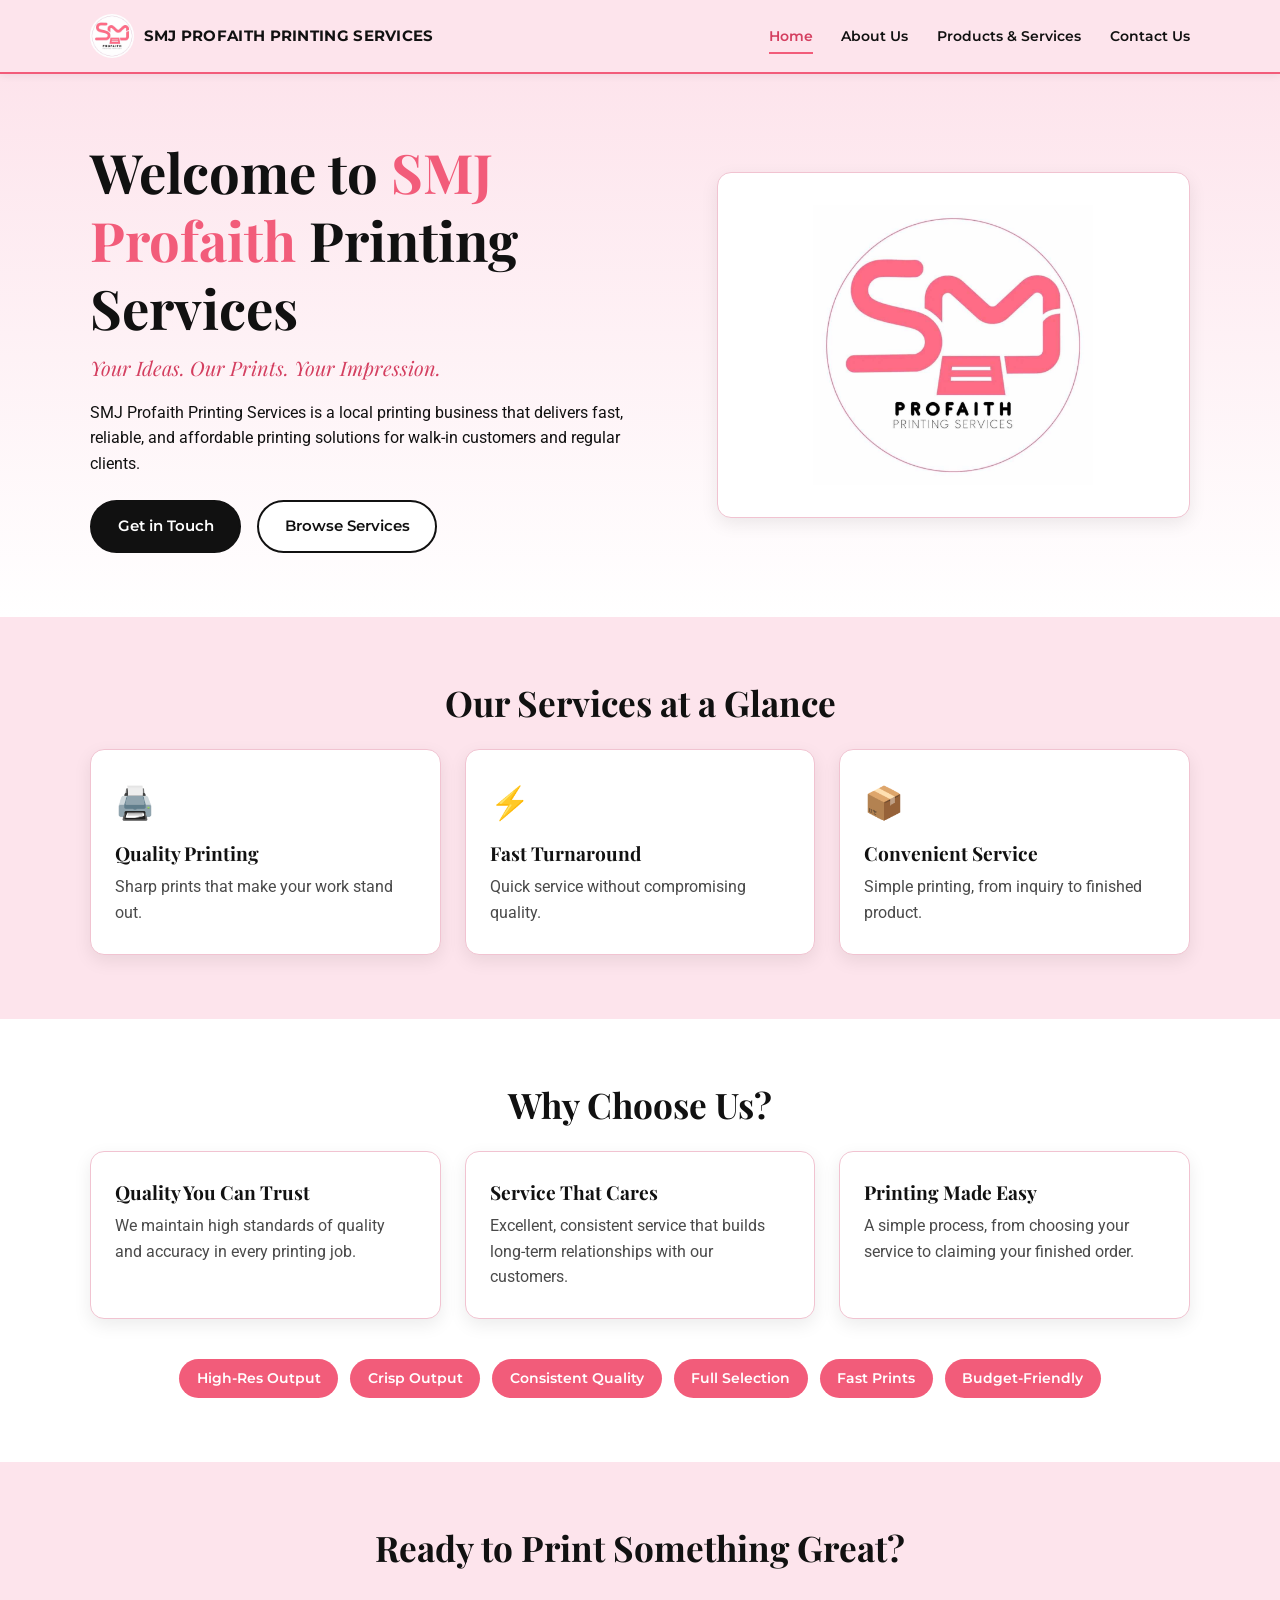
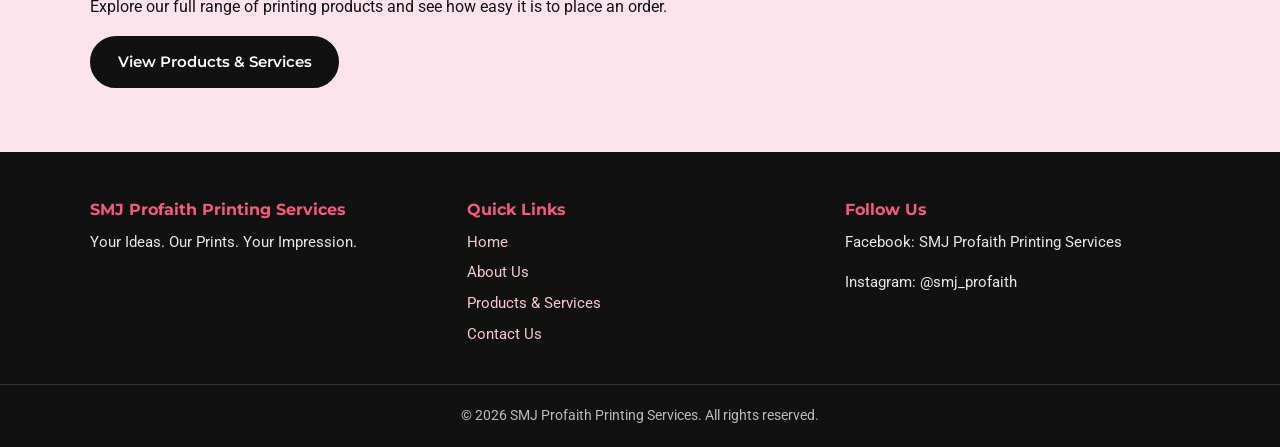
==== index.html @ f45e9509 "Add remaining website files" ====
<!DOCTYPE html>
<html lang="en">
<head>
  <meta charset="UTF-8">
  <meta name="viewport" content="width=device-width, initial-scale=1.0">
  <meta name="description" content="SMJ Profaith Printing Services offers fast, reliable, and affordable printing solutions in Muntinlupa, Philippines.">
  <title>Home | SMJ Profaith Printing Services</title>

  <!-- Google Fonts: Playfair Display (headings), Roboto & Montserrat (interface) -->
  <link rel="preconnect" href="https://fonts.googleapis.com">
  <link rel="preconnect" href="https://fonts.gstatic.com" crossorigin>
  <link href="https://fonts.googleapis.com/css2?family=Montserrat:wght@400;600;700&family=Playfair+Display:ital,wght@0,700;1,400&family=Roboto:wght@400;500;700&display=swap" rel="stylesheet">

  <link rel="stylesheet" href="style.css">
</head>
<body>

  <!-- ===== HEADER / NAVIGATION ===== -->
  <header class="site-header">
    <div class="container nav-wrap">
      <a href="index.html" class="brand">
        <img src="assets/logo.png" alt="SMJ Profaith Printing Services logo" width="44" height="44">
        <span>SMJ Profaith Printing Services</span>
      </a>

      <button class="nav-toggle" aria-expanded="false" aria-controls="site-nav" aria-label="Toggle navigation menu">
        <span></span><span></span><span></span>
      </button>

      <nav id="site-nav" class="site-nav" aria-label="Main navigation">
        <ul>
          <li><a href="index.html" aria-current="page">Home</a></li>
          <li><a href="about.html">About Us</a></li>
          <li><a href="services.html">Products &amp; Services</a></li>
          <li><a href="contact.html">Contact Us</a></li>
        </ul>
      </nav>
    </div>
  </header>

  <main>

    <!-- ===== HERO / COMPANY INTRODUCTION ===== -->
    <section class="hero">
      <div class="container hero-grid">
        <div class="hero-text reveal">
          <h1>Welcome to <span class="accent">SMJ Profaith</span> Printing Services</h1>
          <p class="tagline"><em>Your Ideas. Our Prints. Your Impression.</em></p>
          <p>
            SMJ Profaith Printing Services is a local printing business that delivers fast,
            reliable, and affordable printing solutions for walk-in customers and regular clients.
          </p>
          <div class="btn-group">
            <a href="contact.html" class="btn btn-primary">Get in Touch</a>
            <a href="services.html" class="btn btn-outline">Browse Services</a>
          </div>
        </div>

        <div class="hero-card reveal">
          <img src="assets/logo.png" alt="SMJ Profaith Printing Services logo" width="320" height="320">
        </div>
      </div>
    </section>

    <!-- ===== SERVICES AT A GLANCE ===== -->
    <section class="section section-pink">
      <div class="container">
        <h2 class="section-title">Our Services at a Glance</h2>

        <div class="card-grid">
          <article class="card reveal">
            <div class="card-icon" aria-hidden="true">🖨️</div>
            <h3>Quality Printing</h3>
            <p>Sharp prints that make your work stand out.</p>
          </article>

          <article class="card reveal">
            <div class="card-icon" aria-hidden="true">⚡</div>
            <h3>Fast Turnaround</h3>
            <p>Quick service without compromising quality.</p>
          </article>

          <article class="card reveal">
            <div class="card-icon" aria-hidden="true">📦</div>
            <h3>Convenient Service</h3>
            <p>Simple printing, from inquiry to finished product.</p>
          </article>
        </div>
      </div>
    </section>

    <!-- ===== WHY CHOOSE US ===== -->
    <section class="section">
      <div class="container">
        <h2 class="section-title">Why Choose Us?</h2>

        <div class="card-grid">
          <article class="card reveal">
            <h3>Quality You Can Trust</h3>
            <p>We maintain high standards of quality and accuracy in every printing job.</p>
          </article>

          <article class="card reveal">
            <h3>Service That Cares</h3>
            <p>Excellent, consistent service that builds long-term relationships with our customers.</p>
          </article>

          <article class="card reveal">
            <h3>Printing Made Easy</h3>
            <p>A simple process, from choosing your service to claiming your finished order.</p>
          </article>
        </div>

        <ul class="chip-list" aria-label="Highlights">
          <li>High-Res Output</li>
          <li>Crisp Output</li>
          <li>Consistent Quality</li>
          <li>Full Selection</li>
          <li>Fast Prints</li>
          <li>Budget-Friendly</li>
        </ul>
      </div>
    </section>

    <!-- ===== PRODUCTS HIGHLIGHT CTA ===== -->
    <section class="section section-pink cta">
      <div class="container">
        <h2 class="section-title">Ready to Print Something Great?</h2>
        <p>Explore our full range of printing products and see how easy it is to place an order.</p>
        <a href="services.html" class="btn btn-primary">View Products &amp; Services</a>
      </div>
    </section>

  </main>

  <!-- ===== FOOTER ===== -->
  <footer class="site-footer">
    <div class="container footer-grid">
      <div>
        <h3>SMJ Profaith Printing Services</h3>
        <p>Your Ideas. Our Prints. Your Impression.</p>
      </div>
      <div>
        <h3>Quick Links</h3>
        <ul>
          <li><a href="index.html">Home</a></li>
          <li><a href="about.html">About Us</a></li>
          <li><a href="services.html">Products &amp; Services</a></li>
          <li><a href="contact.html">Contact Us</a></li>
        </ul>
      </div>
      <div>
        <h3>Follow Us</h3>
        <p>Facebook: SMJ Profaith Printing Services</p>
        <p>Instagram: @smj_profaith</p>
      </div>
    </div>
    <div class="footer-bottom">
      <p>&copy; <span id="year">2026</span> SMJ Profaith Printing Services. All rights reserved.</p>
    </div>
  </footer>

  <script src="script.js"></script>
</body>
</html>
---- style.css ----
:root {
  --pink:        #f25c7a;   /* brand pink (from logo)      */
  --pink-dark:   #d43f60;   /* hover / emphasis             */
  --pink-soft:   #fde4ec;   /* section backgrounds          */
  --white:       #ffffff;
  --black:       #111111;   /* headings & body text         */
  --gray:        #4a4a4a;   /* secondary text               */
  --border:      #f1c3d1;

  --font-heading: "Playfair Display", "Times New Roman", Times, serif;
  --font-ui:      "Montserrat", "Roboto", Arial, sans-serif;
  --font-body:    "Roboto", Arial, sans-serif;

  --radius:      14px;
  --shadow:      0 6px 18px rgba(0, 0, 0, 0.08);
  --max-width:   1140px;
}


/* --------------------------------------------------------------------------
   2. Base / reset
   -------------------------------------------------------------------------- */
*,
*::before,
*::after {
  box-sizing: border-box;
}

html {
  scroll-behavior: smooth;
  scroll-padding-top: 90px;   /* keeps headings clear of the sticky header */
}

body {
  margin: 0;
  font-family: var(--font-body);
  font-size: 1rem;
  line-height: 1.6;
  color: var(--black);
  background: var(--white);
}

img {
  max-width: 100%;
  height: auto;
  display: block;
}

a {
  color: var(--pink-dark);
  text-decoration: none;
}

a:hover,
a:focus {
  text-decoration: underline;
}

:focus-visible {
  outline: 3px solid var(--pink);
  outline-offset: 3px;
}

h1, h2, h3 {
  font-family: var(--font-heading);
  line-height: 1.25;
  margin: 0 0 0.6rem;
}

p {
  margin: 0 0 1rem;
}

ul, ol {
  margin: 0;
  padding: 0;
}


/* --------------------------------------------------------------------------
   3. Layout helpers
   -------------------------------------------------------------------------- */
.container {
  width: 100%;
  max-width: var(--max-width);
  margin: 0 auto;
  padding: 0 1.25rem;
}

.section {
  padding: 4rem 0;
}

.section-pink {
  background: var(--pink-soft);
}

.section-title {
  font-size: clamp(1.6rem, 3vw, 2.2rem);
  text-align: center;
  margin-bottom: 1.5rem;
}

.section-title.left {
  text-align: left;
}

.section-intro {
  text-align: center;
  color: var(--gray);
  max-width: 640px;
  margin: 0 auto 2rem;
}

.card-grid {
  display: grid;
  grid-template-columns: repeat(auto-fit, minmax(230px, 1fr));
  gap: 1.5rem;
}

.card-grid.two-col {
  grid-template-columns: repeat(auto-fit, minmax(300px, 1fr));
}

.split {
  display: grid;
  grid-template-columns: 1fr 1fr;
  gap: 3rem;
  align-items: center;
}


/* --------------------------------------------------------------------------
   4. Buttons
   -------------------------------------------------------------------------- */
.btn {
  display: inline-block;
  font-family: var(--font-ui);
  font-weight: 600;
  font-size: 0.95rem;
  padding: 0.75rem 1.6rem;
  border-radius: 999px;
  border: 2px solid var(--black);
  cursor: pointer;
  transition: background 0.2s ease, color 0.2s ease, transform 0.2s ease;
  text-align: center;
}

.btn:hover,
.btn:focus {
  transform: translateY(-2px);
  text-decoration: none;
}

.btn-primary {
  background: var(--black);
  color: var(--white);
}

.btn-primary:hover,
.btn-primary:focus {
  background: var(--pink);
  border-color: var(--pink);
  color: var(--white);
}

.btn-outline {
  background: var(--white);
  color: var(--black);
}

.btn-outline:hover,
.btn-outline:focus {
  background: var(--pink);
  border-color: var(--pink);
  color: var(--white);
}

.btn-block {
  width: 100%;
}

.btn-group {
  display: flex;
  flex-wrap: wrap;
  gap: 1rem;
  margin-top: 1.5rem;
}


/* --------------------------------------------------------------------------
   5. Header & navigation
   -------------------------------------------------------------------------- */
.site-header {
  position: sticky;
  top: 0;
  z-index: 100;
  background: var(--pink-soft);
  border-bottom: 2px solid var(--pink);
  box-shadow: 0 2px 8px rgba(0, 0, 0, 0.06);
}

.nav-wrap {
  display: flex;
  align-items: center;
  justify-content: space-between;
  min-height: 72px;
}

.brand {
  display: flex;
  align-items: center;
  gap: 0.6rem;
  color: var(--black);
  font-family: var(--font-ui);
  font-weight: 700;
  font-size: 0.95rem;
  text-transform: uppercase;
  letter-spacing: 0.02em;
}

.brand:hover {
  text-decoration: none;
}

.brand img {
  width: 44px;
  height: 44px;
  border-radius: 50%;
  object-fit: cover;
}

.site-nav ul {
  display: flex;
  gap: 1.8rem;
  list-style: none;
}

.site-nav a {
  font-family: var(--font-ui);
  font-weight: 600;
  font-size: 0.9rem;
  color: var(--black);
  padding: 0.4rem 0;
  border-bottom: 2px solid transparent;
  transition: border-color 0.2s ease, color 0.2s ease;
}

.site-nav a:hover,
.site-nav a:focus,
.site-nav a[aria-current="page"] {
  color: var(--pink-dark);
  border-bottom-color: var(--pink);
  text-decoration: none;
}

/* Hamburger button (hidden on desktop) */
.nav-toggle {
  display: none;
  flex-direction: column;
  justify-content: space-between;
  gap: 5px;
  width: 36px;
  height: 30px;
  background: none;
  border: none;
  padding: 0;
  cursor: pointer;
}

.nav-toggle span {
  display: block;
  height: 3px;
  width: 100%;
  background: var(--black);
  border-radius: 2px;
  transition: transform 0.25s ease, opacity 0.25s ease;
}

.nav-toggle[aria-expanded="true"] span:nth-child(1) {
  transform: translateY(8px) rotate(45deg);
}

.nav-toggle[aria-expanded="true"] span:nth-child(2) {
  opacity: 0;
}

.nav-toggle[aria-expanded="true"] span:nth-child(3) {
  transform: translateY(-8px) rotate(-45deg);
}


/* --------------------------------------------------------------------------
   6. Hero (home page)
   -------------------------------------------------------------------------- */
.hero {
  padding: 4rem 0;
  background: linear-gradient(180deg, var(--pink-soft) 0%, var(--white) 100%);
}

.hero-grid {
  display: grid;
  grid-template-columns: 1.1fr 0.9fr;
  gap: 3rem;
  align-items: center;
}

.hero h1 {
  font-size: clamp(2.2rem, 5vw, 3.4rem);
  font-weight: 700;
}

.hero .accent {
  color: var(--pink);
}

.tagline {
  font-family: var(--font-heading);
  font-size: 1.25rem;
  color: var(--pink-dark);
}

.hero-card {
  background: var(--white);
  border-radius: var(--radius);
  box-shadow: var(--shadow);
  padding: 2rem;
  text-align: center;
  border: 1px solid var(--border);
}

.hero-card img {
  margin: 0 auto;
  max-width: 280px;
}


/* --------------------------------------------------------------------------
   7. Cards & highlights
   -------------------------------------------------------------------------- */
.card {
  background: var(--white);
  border: 1px solid var(--border);
  border-radius: var(--radius);
  padding: 1.75rem 1.5rem;
  box-shadow: var(--shadow);
  transition: transform 0.25s ease, box-shadow 0.25s ease;
}

.card:hover {
  transform: translateY(-4px);
  box-shadow: 0 10px 24px rgba(0, 0, 0, 0.12);
}

.card h3 {
  font-size: 1.2rem;
  color: var(--black);
}

.card p {
  color: var(--gray);
  margin: 0;
}

.card-large {
  padding: 2.25rem 2rem;
}

.card-icon {
  font-size: 2rem;
  margin-bottom: 0.75rem;
}

.chip-list {
  list-style: none;
  display: flex;
  flex-wrap: wrap;
  justify-content: center;
  gap: 0.75rem;
  margin-top: 2.5rem;
}

.chip-list li {
  font-family: var(--font-ui);
  font-weight: 600;
  font-size: 0.9rem;
  background: var(--pink);
  color: var(--white);
  padding: 0.5rem 1.1rem;
  border-radius: 999px;
}

.logo-panel,
.form-wrap,
.contact-info {
  background: var(--white);
  border-radius: var(--radius);
  box-shadow: var(--shadow);
  padding: 2rem;
  border: 1px solid var(--border);
}

.logo-panel img {
  margin: 0 auto;
  max-width: 260px;
}


/* --------------------------------------------------------------------------
   8. Page banner (inner pages)
   -------------------------------------------------------------------------- */
.page-banner {
  background: var(--pink);
  color: var(--white);
  text-align: center;
  padding: 3.5rem 0;
}

.page-banner h1 {
  font-size: clamp(2rem, 4vw, 2.8rem);
  color: var(--white);
}

.page-banner p {
  max-width: 680px;
  margin: 0 auto;
  font-size: 1.05rem;
}


/* --------------------------------------------------------------------------
   9. About Us: objectives
   -------------------------------------------------------------------------- */
.objectives {
  list-style: none;
  display: grid;
  grid-template-columns: repeat(auto-fit, minmax(220px, 1fr));
  gap: 1.5rem;
  counter-reset: obj;
}

.objectives li.card {
  position: relative;
  padding-top: 2.5rem;
}

.objectives li.card::before {
  counter-increment: obj;
  content: counter(obj);
  position: absolute;
  top: -16px;
  left: 1.25rem;
  width: 34px;
  height: 34px;
  line-height: 34px;
  text-align: center;
  font-family: var(--font-ui);
  font-weight: 700;
  background: var(--black);
  color: var(--white);
  border-radius: 50%;
}


/* --------------------------------------------------------------------------
   10. Products & Services
   -------------------------------------------------------------------------- */
.product-card {
  border-top: 5px solid var(--pink);
}

.steps {
  list-style: none;
  display: grid;
  grid-template-columns: repeat(auto-fit, minmax(220px, 1fr));
  gap: 1.5rem;
  counter-reset: step;
}

.step {
  position: relative;
  background: var(--white);
  border-radius: var(--radius);
  padding: 2rem 1.5rem 1.5rem;
  box-shadow: var(--shadow);
  border: 1px solid var(--border);
  text-align: center;
}

.step-number {
  display: inline-flex;
  align-items: center;
  justify-content: center;
  width: 48px;
  height: 48px;
  margin: 0 auto 0.75rem;
  border-radius: 50%;
  background: var(--pink);
  color: var(--white);
  font-family: var(--font-ui);
  font-weight: 700;
  font-size: 1.2rem;
}

.step h3 {
  font-size: 1.1rem;
}

.step p {
  color: var(--gray);
  font-size: 0.95rem;
  margin: 0;
}

.cta-inline {
  text-align: center;
  margin-top: 2.5rem;
}


/* --------------------------------------------------------------------------
   11. Contact page
   -------------------------------------------------------------------------- */
.contact-grid {
  display: grid;
  grid-template-columns: 1.2fr 0.8fr;
  gap: 2.5rem;
  align-items: start;
  margin-bottom: 3rem;
}

.form-group {
  margin-bottom: 1.1rem;
}

.form-group label {
  display: block;
  font-family: var(--font-ui);
  font-weight: 600;
  font-size: 0.9rem;
  margin-bottom: 0.35rem;
}

.required {
  color: var(--pink-dark);
}

.inquiry-form input,
.inquiry-form select,
.inquiry-form textarea {
  width: 100%;
  font-family: var(--font-body);
  font-size: 1rem;
  padding: 0.7rem 0.9rem;
  border: 1.5px solid #cfcfcf;
  border-radius: 8px;
  background: var(--white);
  transition: border-color 0.2s ease, box-shadow 0.2s ease;
}

.inquiry-form input:focus,
.inquiry-form select:focus,
.inquiry-form textarea:focus {
  outline: none;
  border-color: var(--pink);
  box-shadow: 0 0 0 3px rgba(242, 92, 122, 0.2);
}

.inquiry-form textarea {
  resize: vertical;
}

.inquiry-form .invalid {
  border-color: #c0392b;
}

.error-msg {
  display: block;
  min-height: 1rem;
  color: #c0392b;
  font-size: 0.82rem;
  margin-top: 0.25rem;
}

.form-status {
  margin-top: 1rem;
  font-weight: 600;
  text-align: center;
  min-height: 1.5rem;
}

.form-status.success {
  color: #1e7b45;
}

.form-status.error {
  color: #c0392b;
}

.form-note {
  font-size: 0.8rem;
  color: var(--gray);
  text-align: center;
  margin-top: 0.75rem;
}

.info-block {
  margin-bottom: 1.5rem;
  padding-bottom: 1.25rem;
  border-bottom: 1px dashed var(--border);
}

.info-block:last-child {
  border-bottom: none;
}

.info-block h3 {
  font-family: var(--font-ui);
  font-size: 0.85rem;
  letter-spacing: 0.08em;
  text-transform: uppercase;
  color: var(--pink-dark);
  margin-bottom: 0.4rem;
}

.info-block p {
  margin: 0;
}

.social-links {
  list-style: none;
}

.social-links li {
  margin-bottom: 0.4rem;
}

.map-wrap {
  border-radius: var(--radius);
  overflow: hidden;
  box-shadow: var(--shadow);
  border: 1px solid var(--border);
}


/* --------------------------------------------------------------------------
   12. Footer
   -------------------------------------------------------------------------- */
.site-footer {
  background: var(--black);
  color: #e8e8e8;
  padding-top: 3rem;
  font-size: 0.95rem;
}

.site-footer h3 {
  font-family: var(--font-ui);
  font-size: 1rem;
  color: var(--pink);
}

.site-footer a {
  color: #f7c6d3;
}

.site-footer a:hover,
.site-footer a:focus {
  color: var(--white);
}

.site-footer ul {
  list-style: none;
}

.site-footer li {
  margin-bottom: 0.4rem;
}

.footer-grid {
  display: grid;
  grid-template-columns: repeat(auto-fit, minmax(220px, 1fr));
  gap: 2rem;
  padding-bottom: 2rem;
}

.footer-bottom {
  border-top: 1px solid #333;
  text-align: center;
  padding: 1.25rem 0;
  font-size: 0.85rem;
  color: #bbb;
}

.footer-bottom p {
  margin: 0;
}


/* --------------------------------------------------------------------------
   13. Scroll reveal animation
   -------------------------------------------------------------------------- */
.reveal {
  opacity: 0;
  transform: translateY(20px);
  transition: opacity 0.6s ease, transform 0.6s ease;
}

.reveal.visible {
  opacity: 1;
  transform: translateY(0);
}

/* Respect users who prefer reduced motion */
@media (prefers-reduced-motion: reduce) {
  *,
  *::before,
  *::after {
    transition: none !important;
    animation: none !important;
    scroll-behavior: auto !important;
  }

  .reveal {
    opacity: 1;
    transform: none;
  }
}


/* --------------------------------------------------------------------------
   14. Responsive design
   -------------------------------------------------------------------------- */

/* Tablets and below */
@media (max-width: 900px) {
  .hero-grid,
  .split,
  .contact-grid {
    grid-template-columns: 1fr;
  }

  .hero-card {
    order: -1;
  }
}

/* Mobile: hamburger menu */
@media (max-width: 768px) {
  .nav-toggle {
    display: flex;
  }

  .site-nav {
    position: absolute;
    top: 100%;
    left: 0;
    right: 0;
    background: var(--pink-soft);
    border-bottom: 2px solid var(--pink);
    display: none;
    box-shadow: 0 8px 16px rgba(0, 0, 0, 0.1);
  }

  .site-nav.open {
    display: block;
  }

  .site-nav ul {
    flex-direction: column;
    gap: 0;
  }

  .site-nav li {
    border-top: 1px solid var(--border);
  }

  .site-nav a {
    display: block;
    padding: 0.95rem 1.25rem;
    border-bottom: none;
  }

  .section {
    padding: 3rem 0;
  }

  .brand span {
    font-size: 0.8rem;
  }
}

/* Small phones */
@media (max-width: 480px) {
  .brand span {
    display: none;   /* keep just the logo on very small screens */
  }

  .btn-group {
    flex-direction: column;
  }

  .btn {
    width: 100%;
  }

  .logo-panel,
  .form-wrap,
  .contact-info,
  .hero-card {
    padding: 1.25rem;
  }
}
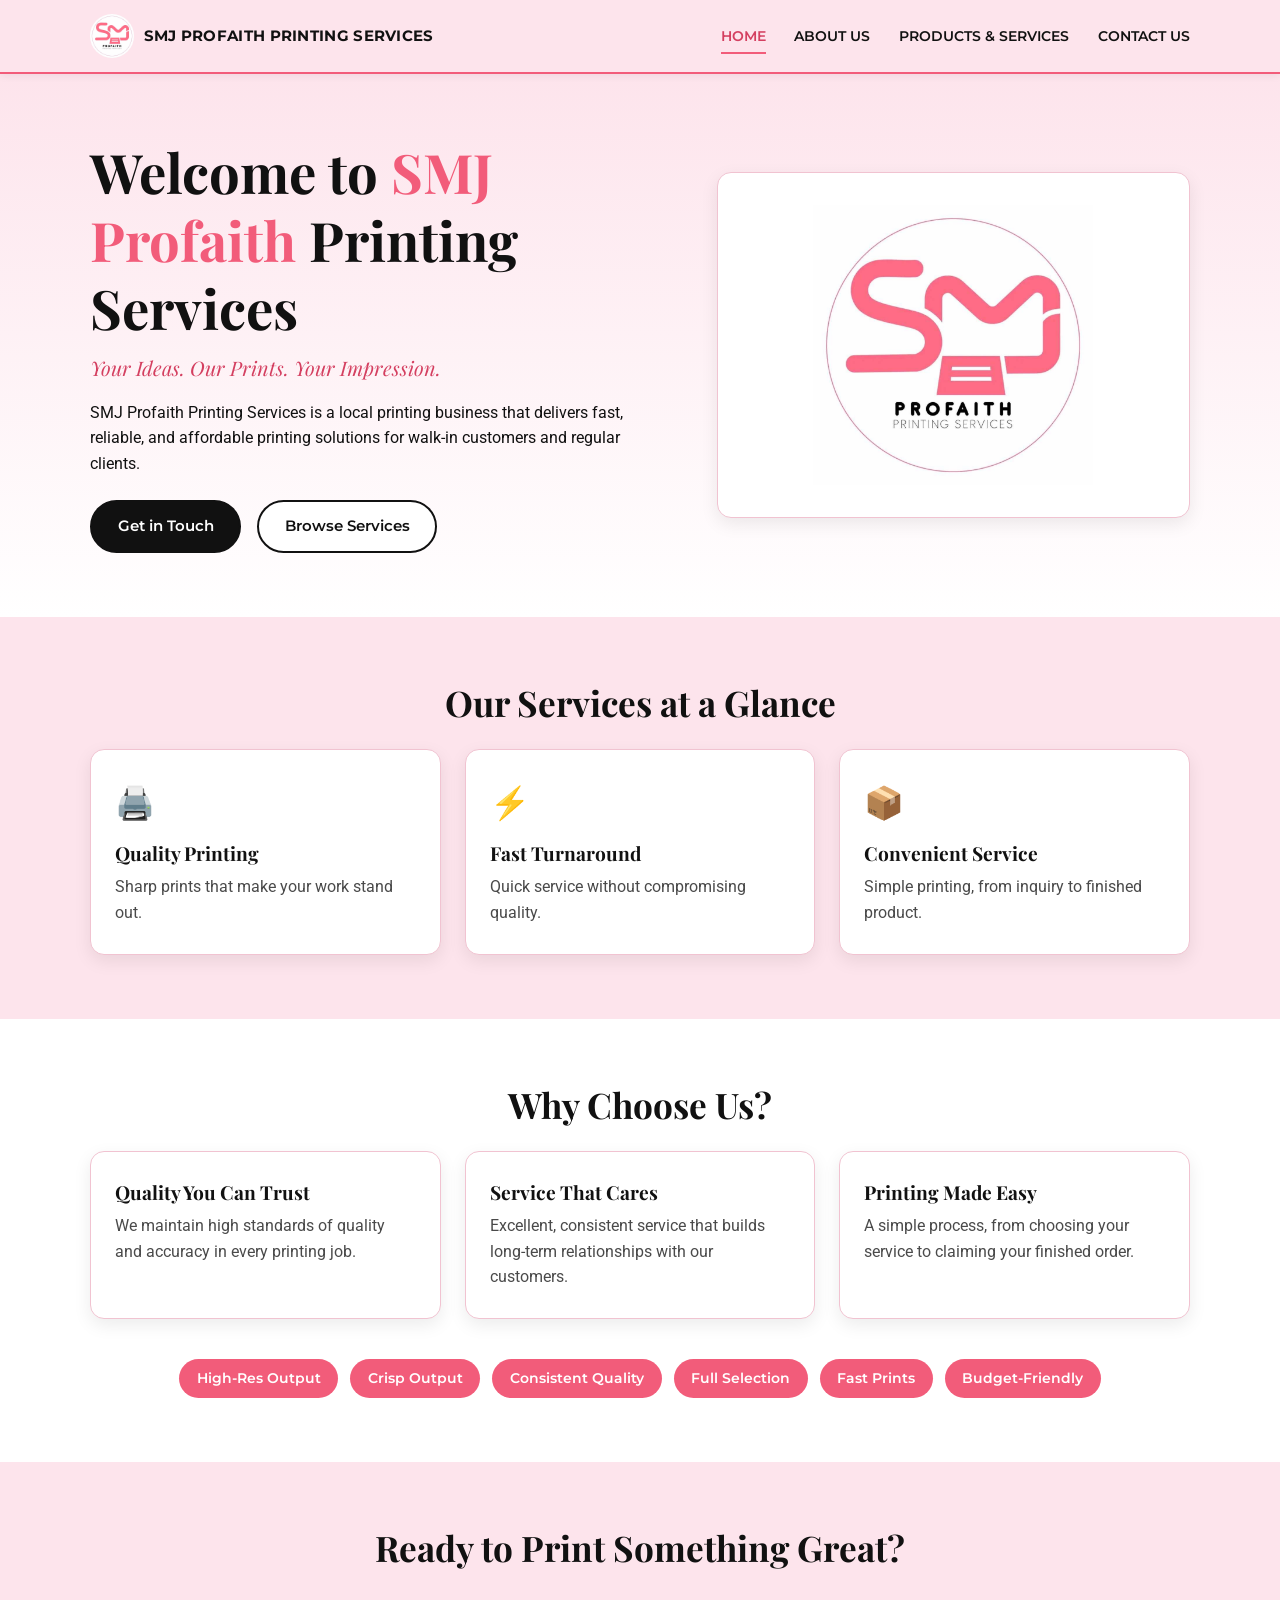
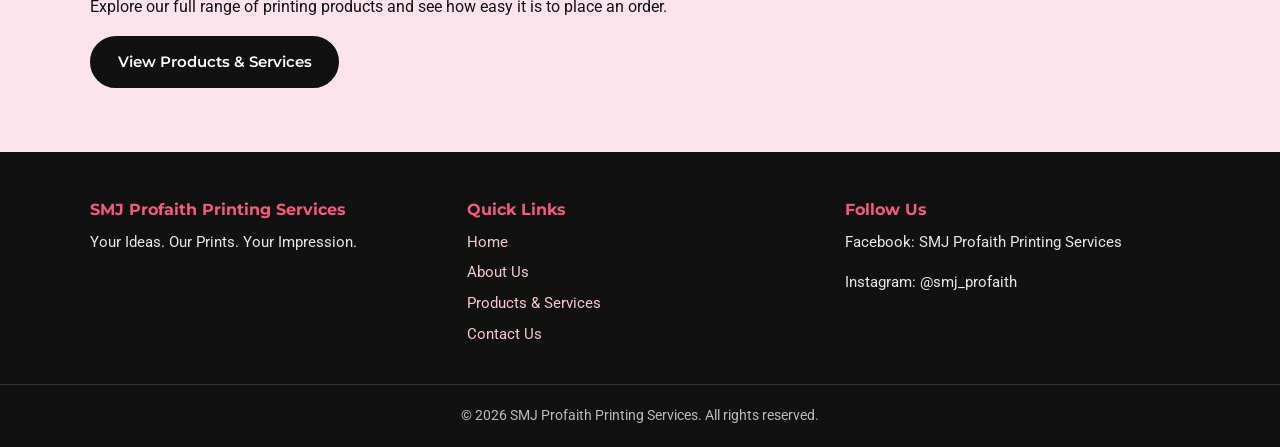
==== commit 02fd0d06: "Text changed" ====
--- a/index.html
+++ b/index.html
@@ -29,10 +29,10 @@
 
       <nav id="site-nav" class="site-nav" aria-label="Main navigation">
         <ul>
-          <li><a href="index.html" aria-current="page">Home</a></li>
-          <li><a href="about.html">About Us</a></li>
-          <li><a href="services.html">Products &amp; Services</a></li>
-          <li><a href="contact.html">Contact Us</a></li>
+          <li><a href="index.html" aria-current="page">HOME</a></li>
+          <li><a href="about.html">ABOUT US</a></li>
+          <li><a href="services.html">PRODUCTS &amp; SERVICES</a></li>
+          <li><a href="contact.html">CONTACT US</a></li>
         </ul>
       </nav>
     </div>
--- a/style.css
+++ b/style.css
@@ -793,7 +793,9 @@
 /* Small phones */
 @media (max-width: 480px) {
   .brand span {
-    display: none;   /* keep just the logo on very small screens */
+    max-width: 180px;
+    font-size: 0.65rem;
+    line-height: 1.2;
   }
 
   .btn-group {
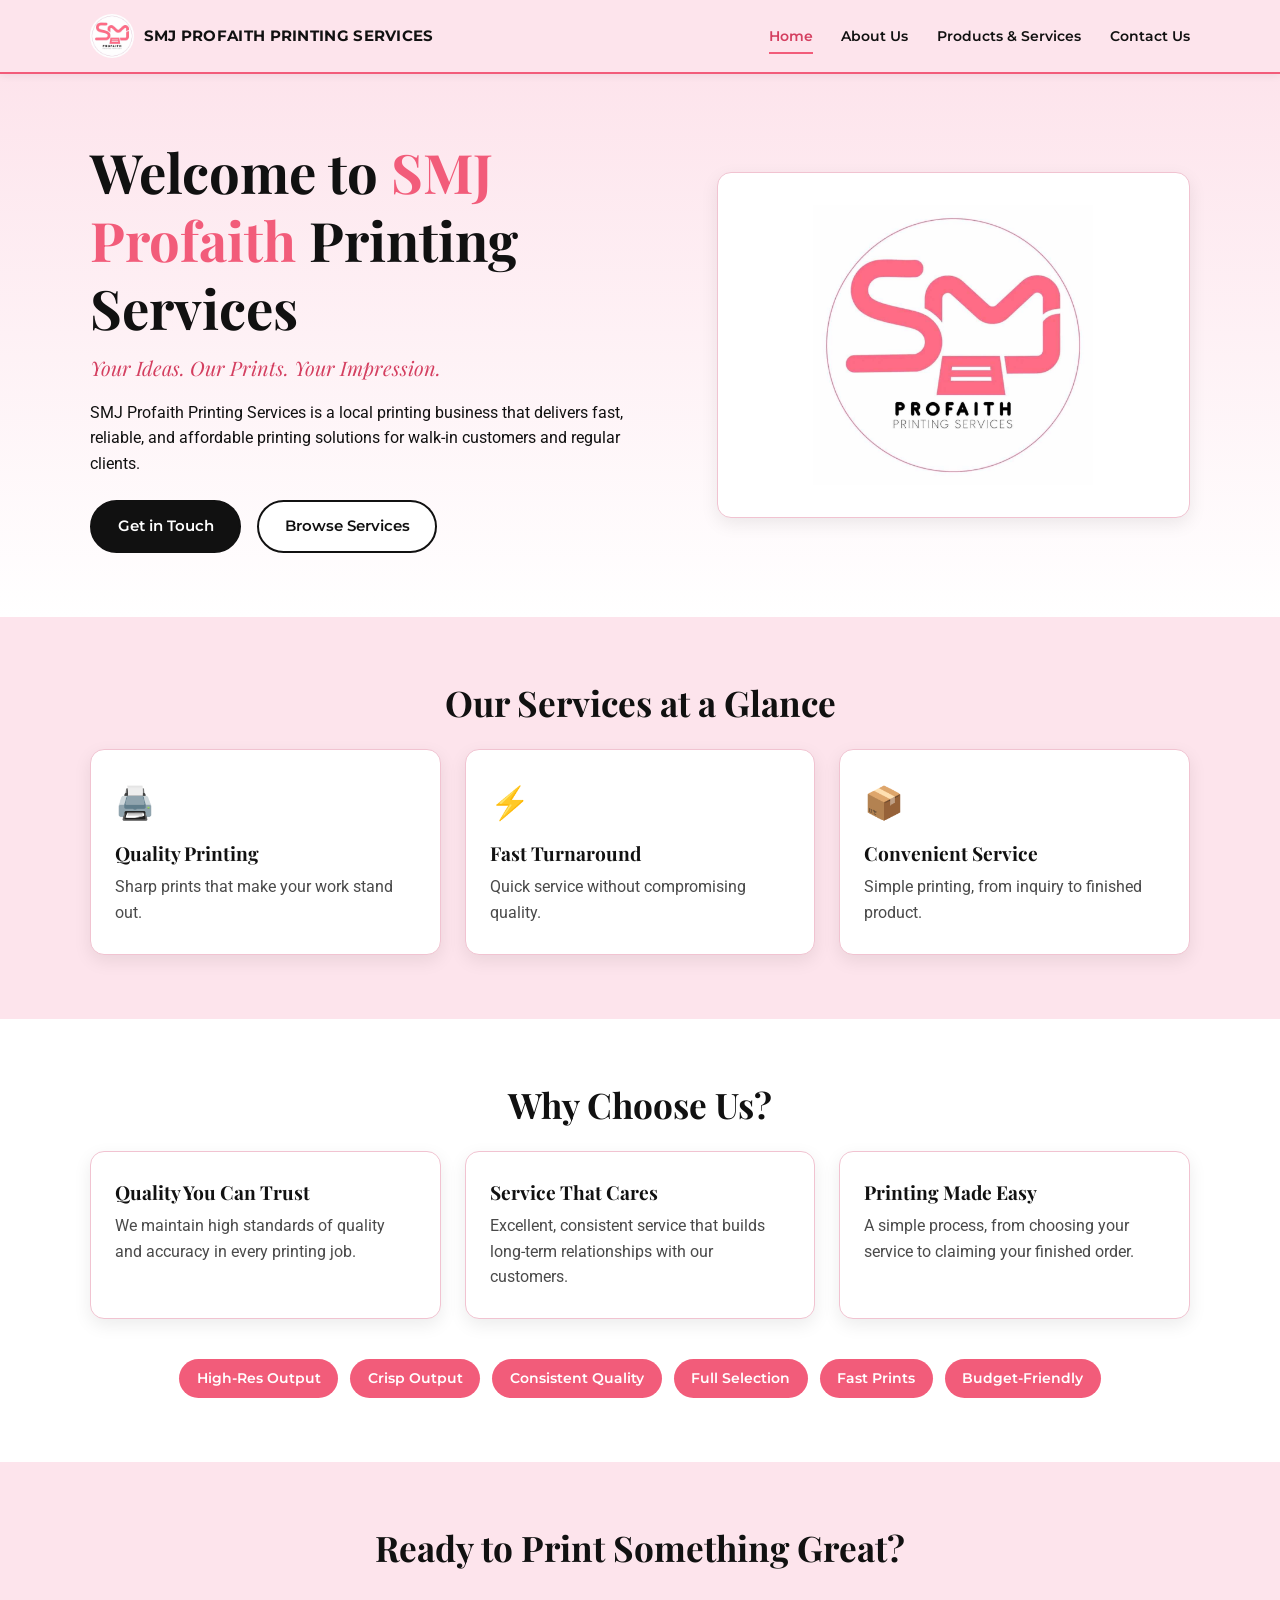
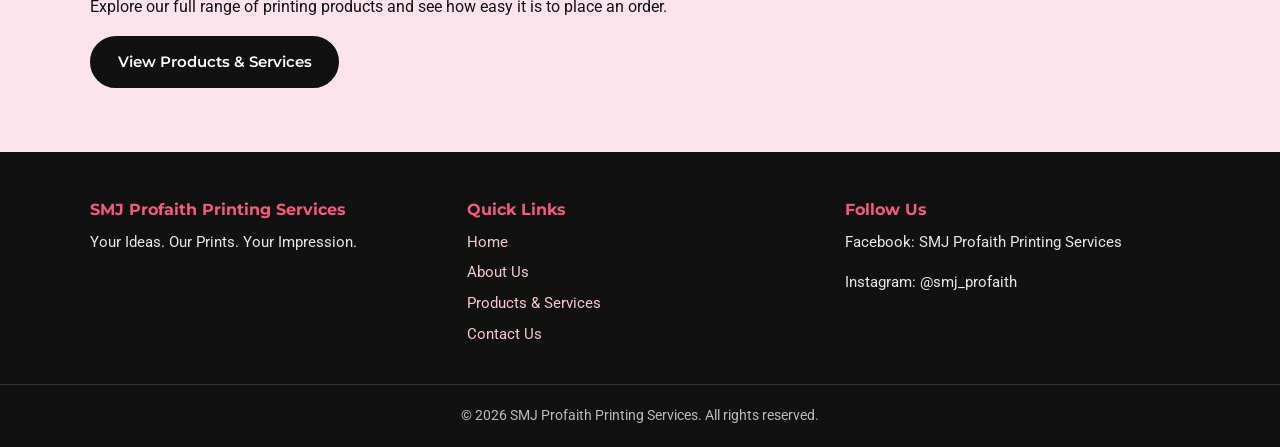
==== commit 3dd8c20f: "Text change" ====
--- a/index.html
+++ b/index.html
@@ -29,10 +29,10 @@
 
       <nav id="site-nav" class="site-nav" aria-label="Main navigation">
         <ul>
-          <li><a href="index.html" aria-current="page">HOME</a></li>
-          <li><a href="about.html">ABOUT US</a></li>
-          <li><a href="services.html">PRODUCTS &amp; SERVICES</a></li>
-          <li><a href="contact.html">CONTACT US</a></li>
+          <li><a href="index.html" aria-current="page">Home</a></li>
+          <li><a href="about.html">About Us</a></li>
+          <li><a href="services.html">Products &amp; Services</a></li>
+          <li><a href="contact.html">Contact Us</a></li>
         </ul>
       </nav>
     </div>
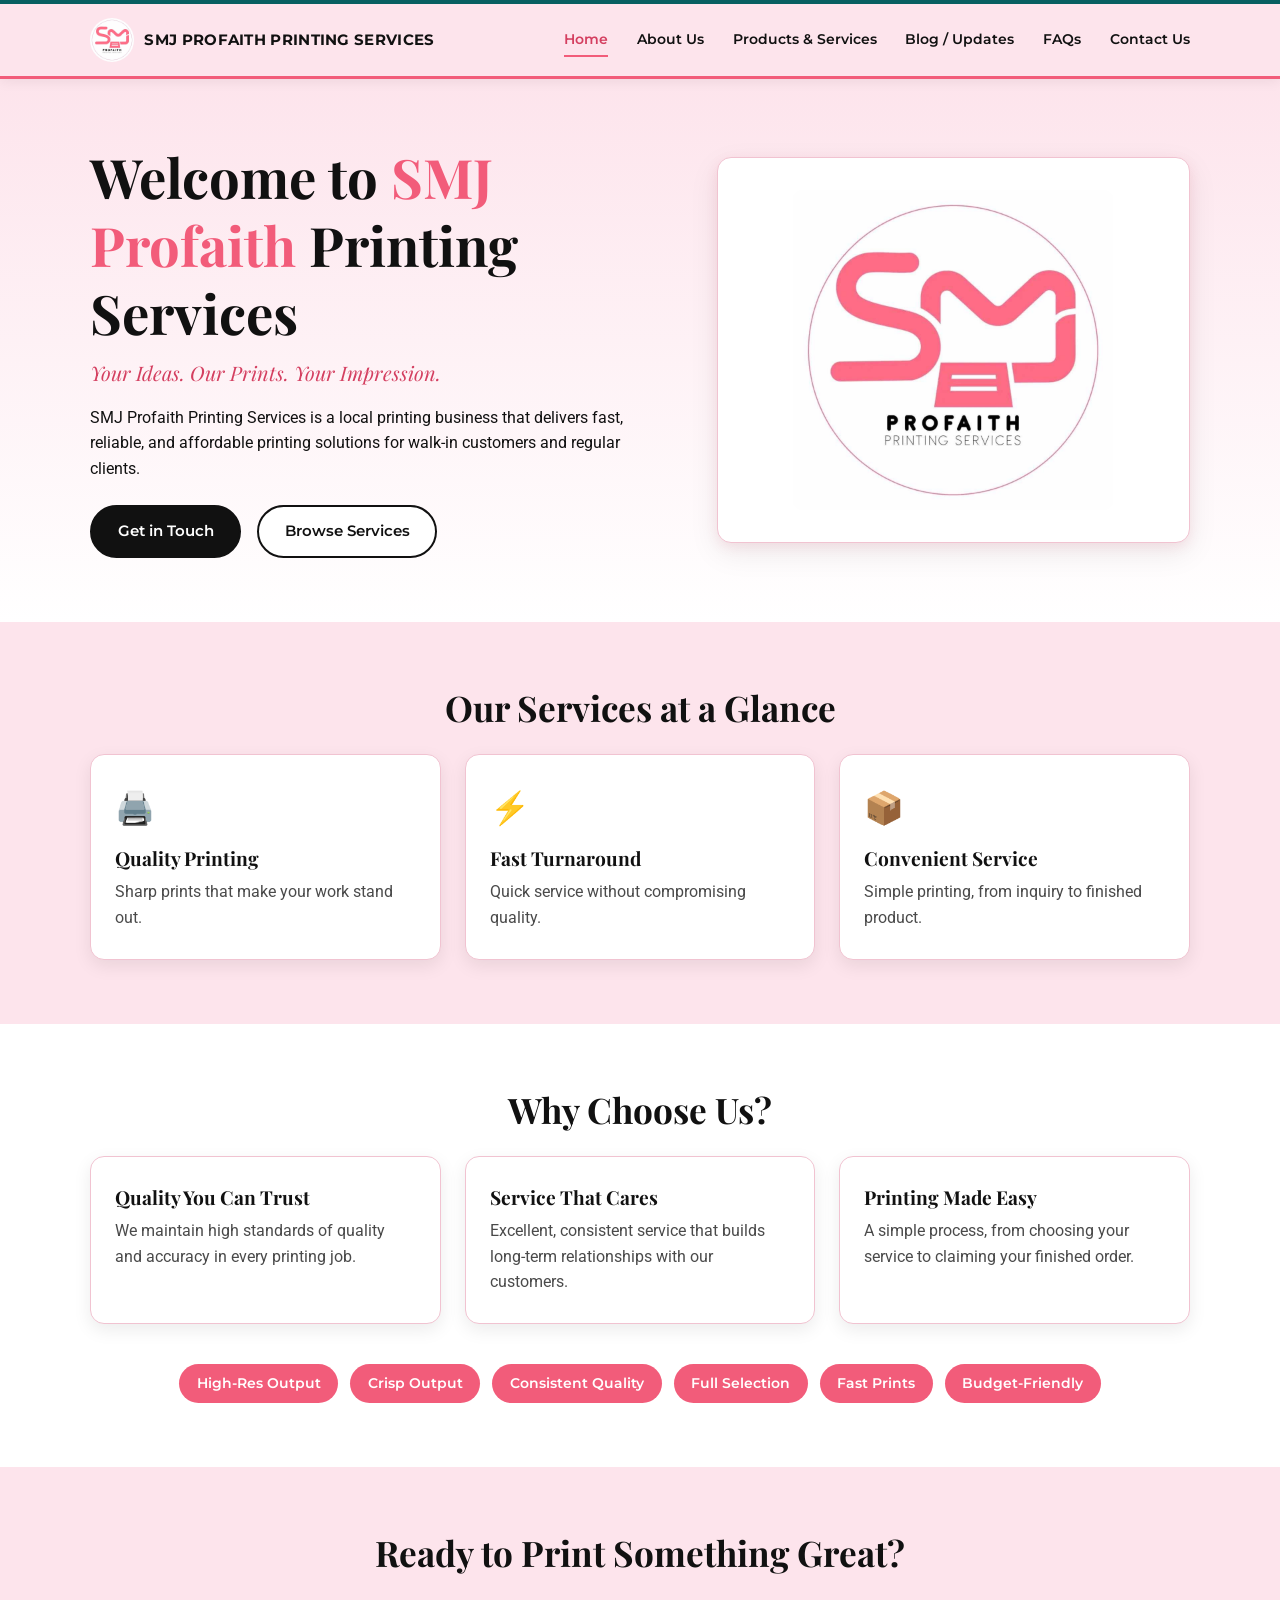
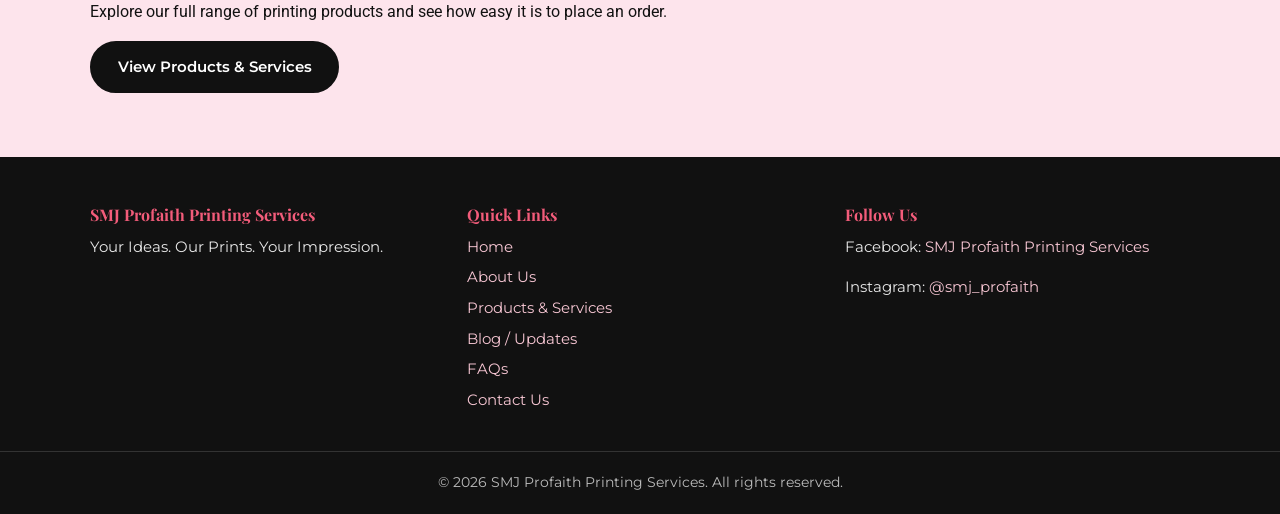
==== commit e7dbf0bd: "Complete website pages and styling Co-authored-by: Copilot <223556219+Copilot@users.noreply.github.c" ====
--- a/index.html
+++ b/index.html
@@ -32,6 +32,8 @@
           <li><a href="index.html" aria-current="page">Home</a></li>
           <li><a href="about.html">About Us</a></li>
           <li><a href="services.html">Products &amp; Services</a></li>
+          <li><a href="blog.html">Blog / Updates</a></li>
+          <li><a href="faqs.html">FAQs</a></li>
           <li><a href="contact.html">Contact Us</a></li>
         </ul>
       </nav>
@@ -122,7 +124,8 @@
       </div>
     </section>
 
-    <!-- ===== PRODUCTS HIGHLIGHT CTA ===== -->
+
+<!-- ===== PRODUCTS HIGHLIGHT CTA ===== -->
     <section class="section section-pink cta">
       <div class="container">
         <h2 class="section-title">Ready to Print Something Great?</h2>
@@ -143,17 +146,29 @@
       <div>
         <h3>Quick Links</h3>
         <ul>
-          <li><a href="index.html">Home</a></li>
+          <li><a href="index.html" >Home</a></li>
           <li><a href="about.html">About Us</a></li>
           <li><a href="services.html">Products &amp; Services</a></li>
+          <li><a href="blog.html">Blog / Updates</a></li>
+          <li><a href="faqs.html">FAQs</a></li>
           <li><a href="contact.html">Contact Us</a></li>
         </ul>
       </div>
       <div>
         <h3>Follow Us</h3>
-        <p>Facebook: SMJ Profaith Printing Services</p>
-        <p>Instagram: @smj_profaith</p>
-      </div>
+        <p>
+    Facebook:
+    <a href="https://www.facebook.com/share/1EsnK7q3xP/" target="_blank" rel="noopener noreferrer">
+      SMJ Profaith Printing Services
+    </a>
+  </p>
+  <p>
+    Instagram:
+    <a href="https://www.instagram.com/smj_profaith/" target="_blank" rel="noopener noreferrer">
+      @smj_profaith
+    </a>
+  </p>
+</div>
     </div>
     <div class="footer-bottom">
       <p>&copy; <span id="year">2026</span> SMJ Profaith Printing Services. All rights reserved.</p>
--- a/style.css
+++ b/style.css
@@ -190,15 +190,17 @@
 
 
 /* --------------------------------------------------------------------------
-   5. Header & navigation
+   5. Header & Navigation
    -------------------------------------------------------------------------- */
+
 .site-header {
   position: sticky;
   top: 0;
-  z-index: 100;
+  z-index: 1000;
   background: var(--pink-soft);
-  border-bottom: 2px solid var(--pink);
-  box-shadow: 0 2px 8px rgba(0, 0, 0, 0.06);
+  border-top: 4px solid #075f61;
+  border-bottom: 3px solid var(--pink);
+  box-shadow: 0 3px 12px rgba(0, 0, 0, 0.06);
 }
 
 .nav-wrap {
@@ -206,21 +208,30 @@
   align-items: center;
   justify-content: space-between;
   min-height: 72px;
-}
+  gap: 2rem;
+}
+
+/* ===== BRAND ===== */
 
 .brand {
   display: flex;
   align-items: center;
-  gap: 0.6rem;
+  gap: 0.65rem;
+  flex-shrink: 0;
+
   color: var(--black);
   font-family: var(--font-ui);
+  font-size: 0.95rem;
   font-weight: 700;
-  font-size: 0.95rem;
+  letter-spacing: 0.02em;
   text-transform: uppercase;
-  letter-spacing: 0.02em;
-}
-
-.brand:hover {
+
+  text-decoration: none;
+}
+
+.brand:hover,
+.brand:focus {
+  color: var(--black);
   text-decoration: none;
 }
 
@@ -229,53 +240,150 @@
   height: 44px;
   border-radius: 50%;
   object-fit: cover;
+  flex-shrink: 0;
+}
+
+/* ===== DESKTOP NAVIGATION ===== */
+
+.site-nav {
+  margin-left: auto;
 }
 
 .site-nav ul {
   display: flex;
+  align-items: center;
   gap: 1.8rem;
+
+  margin: 0;
+  padding: 0;
+
   list-style: none;
 }
 
-.site-nav a {
+/*
+  IMPORTANT:
+  Every navigation link uses exactly the same styling.
+  This prevents Products & Services from looking different.
+*/
+
+.site-nav ul li {
+  margin: 0;
+  padding: 0;
+}
+
+.site-nav ul li a,
+.site-nav ul li a:link,
+.site-nav ul li a:visited {
+  display: inline-block;
+
+  padding: 0.35rem 0;
+
+  color: var(--black);
+  background: transparent;
+
+  border: none;
+  border-bottom: 2px solid transparent;
+  border-radius: 0;
+
   font-family: var(--font-ui);
+  font-size: 0.9rem;
   font-weight: 600;
+  line-height: 1.4;
+
+  text-decoration: none;
+  white-space: nowrap;
+
+  transition:
+    color 0.2s ease,
+    border-color 0.2s ease;
+}
+
+/* Same hover effect for EVERY navigation item */
+
+.site-nav ul li a:hover,
+.site-nav ul li a:focus-visible {
+  color: var(--pink-dark);
+  background: transparent;
+  border-bottom-color: var(--pink);
+
+  text-decoration: none;
+}
+
+/* Active page */
+
+.site-nav ul li a[aria-current="page"] {
+  color: var(--pink-dark);
+  background: transparent;
+  border-bottom-color: var(--pink);
+
+  text-decoration: none;
+}
+
+/*
+  Explicitly force Products & Services to behave exactly
+  like the other navigation links.
+*/
+
+.site-nav ul li a[href="services.html"] {
+  color: var(--black);
+  background: transparent;
+
+  border: none;
+  border-bottom: 2px solid transparent;
+  border-radius: 0;
+
+  padding: 0.35rem 0;
+
+  font-family: var(--font-ui);
   font-size: 0.9rem;
-  color: var(--black);
-  padding: 0.4rem 0;
-  border-bottom: 2px solid transparent;
-  transition: border-color 0.2s ease, color 0.2s ease;
-}
-
-.site-nav a:hover,
-.site-nav a:focus,
-.site-nav a[aria-current="page"] {
+  font-weight: 600;
+
+  text-decoration: none;
+}
+
+.site-nav ul li a[href="services.html"]:hover,
+.site-nav ul li a[href="services.html"]:focus-visible {
   color: var(--pink-dark);
+  background: transparent;
   border-bottom-color: var(--pink);
+
   text-decoration: none;
 }
 
-/* Hamburger button (hidden on desktop) */
+
+/* ===== HAMBURGER BUTTON ===== */
+
 .nav-toggle {
   display: none;
+
   flex-direction: column;
   justify-content: space-between;
+
   gap: 5px;
+
   width: 36px;
   height: 30px;
-  background: none;
+
+  padding: 0;
+
+  background: transparent;
   border: none;
-  padding: 0;
+
   cursor: pointer;
 }
 
 .nav-toggle span {
   display: block;
+
+  width: 100%;
   height: 3px;
-  width: 100%;
+
   background: var(--black);
   border-radius: 2px;
-  transition: transform 0.25s ease, opacity 0.25s ease;
+
+  transition:
+    transform 0.25s ease,
+    opacity 0.25s ease;
 }
 
 .nav-toggle[aria-expanded="true"] span:nth-child(1) {
@@ -289,7 +397,6 @@
 .nav-toggle[aria-expanded="true"] span:nth-child(3) {
   transform: translateY(-8px) rotate(-45deg);
 }
-
 
 /* --------------------------------------------------------------------------
    6. Hero (home page)
@@ -747,8 +854,14 @@
 
 /* Mobile: hamburger menu */
 @media (max-width: 768px) {
+
+  .nav-wrap {
+    min-height: 68px;
+  }
+
   .nav-toggle {
     display: flex;
+    flex-shrink: 0;
   }
 
   .site-nav {
@@ -756,10 +869,16 @@
     top: 100%;
     left: 0;
     right: 0;
+
+    margin-left: 0;
+
     background: var(--pink-soft);
-    border-bottom: 2px solid var(--pink);
+
+    border-bottom: 3px solid var(--pink);
+
     display: none;
-    box-shadow: 0 8px 16px rgba(0, 0, 0, 0.1);
+
+    box-shadow: 0 8px 18px rgba(0, 0, 0, 0.08);
   }
 
   .site-nav.open {
@@ -767,18 +886,57 @@
   }
 
   .site-nav ul {
+    display: flex;
     flex-direction: column;
+    align-items: stretch;
+
     gap: 0;
   }
 
-  .site-nav li {
+  .site-nav ul li {
     border-top: 1px solid var(--border);
   }
 
-  .site-nav a {
+  .site-nav ul li a,
+  .site-nav ul li a:link,
+  .site-nav ul li a:visited,
+  .site-nav ul li a[href="services.html"] {
     display: block;
-    padding: 0.95rem 1.25rem;
-    border-bottom: none;
+
+    width: 100%;
+
+    padding: 0.9rem 1.25rem;
+
+    color: var(--black);
+    background: transparent;
+
+    border: none;
+    border-radius: 0;
+
+    font-family: var(--font-ui);
+    font-size: 0.9rem;
+    font-weight: 600;
+
+    text-decoration: none;
+  }
+
+  .site-nav ul li a:hover,
+  .site-nav ul li a:focus-visible,
+  .site-nav ul li a[aria-current="page"] {
+    color: var(--pink-dark);
+    background: var(--pink-soft);
+
+    border: none;
+    text-decoration: none;
+  }
+
+  .site-nav ul li a[href="services.html"]:hover,
+  .site-nav ul li a[href="services.html"]:focus-visible {
+    color: var(--pink-dark);
+    background: var(--pink-soft);
+
+    border: none;
+    text-decoration: none;
   }
 
   .section {
@@ -790,26 +948,1305 @@
   }
 }
 
-/* Small phones */
+/* ==========================================================================
+   15. Blog / Updates
+   ========================================================================== */
+
+.blog-card {
+  text-align: left;
+  border-top: 5px solid var(--pink);
+}
+
+.blog-icon {
+  font-size: 2.2rem;
+  margin-bottom: 0.75rem;
+}
+
+.update-note {
+  font-size: 0.85rem;
+  font-style: italic;
+  color: var(--pink-dark) !important;
+  margin-top: 1rem !important;
+}
+
+.text-link {
+  display: inline-block;
+  margin-top: 1rem;
+  font-family: var(--font-ui);
+  font-weight: 600;
+  color: var(--pink-dark);
+}
+
+.text-link:hover {
+  color: var(--pink);
+}
+
+.community-content {
+  background: var(--white);
+  border: 1px solid var(--border);
+  border-radius: var(--radius);
+  box-shadow: var(--shadow);
+  padding: 2rem;
+  max-width: 850px;
+  margin: 0 auto;
+}
+
+.community-content > div {
+  padding: 1.25rem 0;
+  border-bottom: 1px dashed var(--border);
+}
+
+.community-content > div:first-child {
+  padding-top: 0;
+}
+
+.community-content > div:last-child {
+  border-bottom: none;
+  padding-bottom: 0;
+}
+
+.community-content h3 {
+  color: var(--black);
+  font-size: 1.2rem;
+}
+
+
+/* ==========================================================================
+   16. FAQs
+   ========================================================================== */
+
+.faq-list {
+  max-width: 850px;
+  margin: 0 auto;
+}
+
+.faq-item {
+  background: var(--white);
+  border: 1px solid var(--border);
+  border-radius: var(--radius);
+  box-shadow: var(--shadow);
+  margin-bottom: 1rem;
+  overflow: hidden;
+}
+
+.faq-question {
+  width: 100%;
+  display: flex;
+  align-items: center;
+  justify-content: space-between;
+  gap: 1rem;
+  padding: 1.2rem 1.4rem;
+  background: var(--white);
+  color: var(--black);
+  border: none;
+  cursor: pointer;
+  text-align: left;
+  font-family: var(--font-ui);
+  font-size: 0.95rem;
+  font-weight: 600;
+}
+
+.faq-question:hover,
+.faq-question:focus {
+  background: var(--pink-soft);
+}
+
+.faq-icon {
+  flex-shrink: 0;
+  width: 28px;
+  height: 28px;
+  display: inline-flex;
+  align-items: center;
+  justify-content: center;
+  border-radius: 50%;
+  background: var(--pink);
+  color: var(--white);
+  font-size: 1.2rem;
+  line-height: 1;
+  transition: transform 0.2s ease;
+}
+
+.faq-question[aria-expanded="true"] .faq-icon {
+  transform: rotate(45deg);
+}
+
+.faq-answer {
+  display: none;
+  padding: 0 1.4rem 1.3rem;
+  border-top: 1px solid var(--border);
+}
+
+.faq-answer p {
+  color: var(--gray);
+  margin: 1rem 0 0;
+}
+
+.faq-item.open .faq-answer {
+  display: block;
+}
+
+.faq-contact {
+  max-width: 850px;
+  margin: 2.5rem auto 0;
+  padding: 2rem;
+  text-align: center;
+  background: var(--pink-soft);
+  border: 1px solid var(--border);
+  border-radius: var(--radius);
+}
+
+.faq-contact h3 {
+  font-size: 1.4rem;
+}
+
+.faq-contact p {
+  color: var(--gray);
+}
+.featured-works {
+  background: var(--white);
+}
+
+.featured-card:hover {
+  transform: translateY(-6px);
+  box-shadow: 0 14px 30px rgba(0, 0, 0, 0.12);
+}
+
+.image-button {
+  position: relative;
+  display: block;
+  width: 100%;
+  padding: 0;
+  border: none;
+  background: var(--pink-soft);
+  cursor: pointer;
+  overflow: hidden;
+}
+
+.image-button img {
+  width: 100%;
+  height: 300px;
+  object-fit: cover;
+  transition: transform 0.45s ease;
+}
+
+.image-button:hover img,
+.image-button:focus img {
+  transform: scale(1.06);
+}
+
+.zoom-label {
+  position: absolute;
+  left: 50%;
+  bottom: 1rem;
+  transform: translateX(-50%);
+  background: rgba(17, 17, 17, 0.82);
+  color: var(--white);
+  padding: 0.45rem 0.9rem;
+  border-radius: 999px;
+  font-family: var(--font-ui);
+  font-size: 0.78rem;
+  font-weight: 600;
+  opacity: 0;
+  transition: opacity 0.25s ease;
+  pointer-events: none;
+  white-space: nowrap;
+}
+
+.image-button:hover .zoom-label,
+.image-button:focus .zoom-label {
+  opacity: 1;
+}
+
+.featured-content {
+  padding: 1.4rem 1.5rem 1.6rem;
+  text-align: center;
+}
+
+.featured-content h3 {
+  font-size: 1.25rem;
+  margin-bottom: 0.45rem;
+  color: var(--black);
+}
+
+.featured-content p {
+  color: var(--gray);
+  margin: 0;
+  font-size: 0.95rem;
+}
+
+.image-lightbox {
+  position: fixed;
+  inset: 0;
+  z-index: 9999;
+  display: flex;
+  align-items: center;
+  justify-content: center;
+  padding: 2rem;
+  background: rgba(17, 17, 17, 0.88);
+  opacity: 0;
+  visibility: hidden;
+  pointer-events: none;
+  transition: opacity 0.3s ease, visibility 0.3s ease;
+}
+
+.image-lightbox.active {
+  opacity: 1;
+  visibility: visible;
+  pointer-events: auto;
+}
+
+.lightbox-content {
+  max-width: 1000px;
+  max-height: 90vh;
+  text-align: center;
+  transform: scale(0.85);
+  transition: transform 0.35s ease;
+}
+
+.image-lightbox.active .lightbox-content {
+  transform: scale(1);
+}
+
+.lightbox-content img {
+  max-width: 100%;
+  max-height: 78vh;
+  width: auto;
+  height: auto;
+  margin: 0 auto;
+  border-radius: var(--radius);
+  box-shadow: 0 20px 50px rgba(0, 0, 0, 0.35);
+  object-fit: contain;
+}
+
+.lightbox-content p {
+  margin: 1rem 0 0;
+  color: var(--white);
+  font-family: var(--font-ui);
+  font-weight: 600;
+  font-size: 1rem;
+}
+
+.lightbox-close {
+  position: absolute;
+  top: 1.25rem;
+  right: 1.5rem;
+  width: 46px;
+  height: 46px;
+  display: flex;
+  align-items: center;
+  justify-content: center;
+  border: 2px solid var(--white);
+  border-radius: 50%;
+  background: transparent;
+  color: var(--white);
+  font-size: 2rem;
+  line-height: 1;
+  cursor: pointer;
+  transition: background 0.2s ease, color 0.2s ease, transform 0.2s ease;
+}
+
+.lightbox-close:hover,
+.lightbox-close:focus {
+  background: var(--pink);
+  border-color: var(--pink);
+  transform: rotate(90deg);
+}
+
+body.lightbox-open {
+  overflow: hidden;
+}
+
+@media (max-width: 700px) {
+  .featured-grid {
+    grid-template-columns: 1fr;
+    gap: 1.5rem;
+  }
+
+  .image-button img {
+    height: 260px;
+  }
+
+  .image-lightbox {
+    padding: 1rem;
+  }
+
+  .lightbox-content img {
+    max-height: 75vh;
+  }
+
+  .lightbox-close {
+    top: 0.8rem;
+    right: 0.8rem;
+    width: 42px;
+    height: 42px;
+  }
+}
+.what-you-get-products {
+  margin-bottom: 20px;
+}
+
+.what-you-get-description {
+  max-width: 850px;
+  margin: 35px auto 0;
+  text-align: center;
+}
+
+.what-you-get-description p {
+  margin-bottom: 20px;
+  line-height: 1.8;
+}
+
+.what-you-get-description .btn {
+  display: inline-block;
+}
+
+.service-highlights {
+  margin-top: 0;
+}
+
+.service-highlights-button {
+  text-align: center;
+  margin-top: 30px;
+}
+
+.service-highlights-button .btn {
+  display: inline-block;
+}
+/* =========================================================
+   ENHANCED PRODUCTS & SERVICES DESIGN
+   ========================================================= */
+
+
+/* ===== PAGE BANNER ===== */
+
+.services-banner {
+  position: relative;
+  overflow: hidden;
+}
+
+.services-banner::before {
+  content: "";
+  position: absolute;
+  width: 260px;
+  height: 260px;
+  border-radius: 50%;
+  background: rgba(242, 92, 122, 0.08);
+  top: -100px;
+  right: 8%;
+}
+
+.services-banner::after {
+  content: "";
+  position: absolute;
+  width: 180px;
+  height: 180px;
+  border-radius: 50%;
+  background: rgba(242, 92, 122, 0.06);
+  bottom: -90px;
+  left: 8%;
+}
+
+.services-banner .container {
+  position: relative;
+  z-index: 2;
+}
+
+.banner-label {
+  color: var(--pink);
+  font-family: "Montserrat", sans-serif;
+  font-size: 0.78rem;
+  font-weight: 700;
+  letter-spacing: 3px;
+  margin-bottom: 12px;
+  text-transform: uppercase;
+}
+
+
+/* ===== SECTION HEADINGS ===== */
+
+.section-heading {
+  max-width: 720px;
+  margin: 0 auto 55px;
+  text-align: center;
+}
+
+.section-label {
+  display: inline-block;
+  margin-bottom: 12px;
+
+  color: var(--pink);
+  font-family: "Montserrat", sans-serif;
+  font-size: 0.75rem;
+  font-weight: 700;
+  letter-spacing: 3px;
+  text-transform: uppercase;
+}
+
+.section-heading .section-title {
+  margin-bottom: 16px;
+
+  font-family: "Playfair Display", serif;
+  font-size: clamp(2rem, 4vw, 3rem);
+  font-weight: 700;
+  line-height: 1.15;
+}
+
+.section-intro {
+  max-width: 650px;
+  margin: 0 auto;
+
+  color: var(--gray);
+  font-family: "Montserrat", sans-serif;
+  font-size: 0.95rem;
+  line-height: 1.8;
+}
+
+
+/* =========================================================
+   WHAT YOU GET
+   ========================================================= */
+
+.what-you-get-section {
+  background: #ffffff;
+  padding-top: 90px;
+  padding-bottom: 100px;
+}
+
+
+/* Product name cards */
+
+.what-you-get-grid {
+  display: grid;
+  grid-template-columns: repeat(5, 1fr);
+  gap: 18px;
+  align-items: stretch;
+}
+
+
+.simple-product-card {
+  position: relative;
+
+  min-height: 150px;
+  padding: 30px 22px;
+
+  display: flex;
+  flex-direction: column;
+  justify-content: flex-end;
+
+  background: #ffffff;
+  border: 1px solid var(--border);
+  border-radius: 18px;
+
+  box-shadow: 0 8px 25px rgba(0, 0, 0, 0.05);
+
+  overflow: hidden;
+
+  transition:
+    transform 0.3s ease,
+    box-shadow 0.3s ease,
+    border-color 0.3s ease;
+}
+
+
+.simple-product-card::before {
+  content: "";
+
+  position: absolute;
+  top: 0;
+  left: 0;
+
+  width: 100%;
+  height: 5px;
+
+  background: var(--pink);
+
+  transform: scaleX(0);
+  transform-origin: left;
+
+  transition: transform 0.3s ease;
+}
+
+
+.simple-product-card:hover {
+  transform: translateY(-8px);
+
+  border-color: var(--pink);
+
+  box-shadow: 0 16px 35px rgba(242, 92, 122, 0.13);
+}
+
+
+.simple-product-card:hover::before {
+  transform: scaleX(1);
+}
+
+
+.product-number {
+  position: absolute;
+  top: 20px;
+  right: 20px;
+
+  color: #e8d9df;
+
+  font-family: "Montserrat", sans-serif;
+  font-size: 0.72rem;
+  font-weight: 700;
+  letter-spacing: 1px;
+}
+
+
+.simple-product-card h3 {
+  margin: 0;
+
+  color: var(--black);
+
+  font-family: "Playfair Display", serif;
+  font-size: 1.35rem;
+  font-weight: 700;
+}
+
+
+/* Description */
+
+.what-you-get-description {
+  max-width: 850px;
+  margin: 65px auto 0;
+
+  text-align: center;
+}
+
+
+.description-line {
+  width: 55px;
+  height: 3px;
+
+  margin: 0 auto 25px;
+
+  background: var(--pink);
+  border-radius: 10px;
+}
+
+
+.what-you-get-description p {
+  margin: 0 auto 25px;
+
+  color: var(--gray);
+
+  font-family: "Montserrat", sans-serif;
+  font-size: 0.96rem;
+  line-height: 1.9;
+}
+
+
+/* ===== BUTTONS ===== */
+
+.what-you-get-description .btn,
+.service-highlights-button .btn {
+  display: inline-flex;
+  align-items: center;
+  justify-content: center;
+  gap: 10px;
+}
+
+
+.what-you-get-description .btn span,
+.service-highlights-button .btn span {
+  font-size: 1.05rem;
+
+  transition: transform 0.25s ease;
+}
+
+
+.what-you-get-description .btn:hover span,
+.service-highlights-button .btn:hover span {
+  transform: translateX(4px);
+}
+
+
+/* =========================================================
+   SERVICE HIGHLIGHTS
+   ========================================================= */
+
+.service-highlights-section {
+  position: relative;
+
+  background: var(--pink-soft);
+
+  padding-top: 100px;
+  padding-bottom: 100px;
+
+  overflow: hidden;
+}
+
+
+.service-highlights-section::before {
+  content: "";
+
+  position: absolute;
+
+  width: 420px;
+  height: 420px;
+
+  border-radius: 50%;
+
+  background: rgba(242, 92, 122, 0.08);
+
+  top: -210px;
+  right: -100px;
+}
+
+
+.service-highlights-section::after {
+  content: "";
+
+  position: absolute;
+
+  width: 300px;
+  height: 300px;
+
+  border-radius: 50%;
+
+  background: rgba(255, 255, 255, 0.5);
+
+  bottom: -160px;
+  left: -100px;
+}
+
+
+.service-highlights-section .container {
+  position: relative;
+  z-index: 2;
+}
+
+
+.service-highlights-section .section-heading {
+  margin-bottom: 55px;
+}
+
+
+.service-highlights-section .section-title {
+  color: var(--black);
+}
+
+
+/* Highlight cards */
+
+.service-highlight-grid {
+  display: grid;
+
+  grid-template-columns: repeat(2, 1fr);
+
+  gap: 22px;
+}
+
+
+.highlight-card {
+  position: relative;
+
+  display: flex;
+  gap: 22px;
+
+  padding: 30px;
+
+  background: rgba(255, 255, 255, 0.92);
+
+  border: 1px solid rgba(242, 92, 122, 0.14);
+
+  border-radius: 20px;
+
+  box-shadow: 0 8px 25px rgba(0, 0, 0, 0.04);
+
+  transition:
+    transform 0.3s ease,
+    box-shadow 0.3s ease;
+}
+
+
+.highlight-card:hover {
+  transform: translateY(-7px);
+
+  box-shadow: 0 16px 35px rgba(0, 0, 0, 0.08);
+}
+
+
+.highlight-number {
+  flex: 0 0 auto;
+
+  width: 48px;
+  height: 48px;
+
+  display: flex;
+  align-items: center;
+  justify-content: center;
+
+  background: var(--pink-soft);
+
+  color: var(--pink);
+
+  border-radius: 50%;
+
+  font-family: "Montserrat", sans-serif;
+  font-size: 0.75rem;
+  font-weight: 700;
+}
+
+
+.highlight-content h3 {
+  margin: 0 0 10px;
+
+  color: var(--black);
+
+  font-family: "Playfair Display", serif;
+  font-size: 1.35rem;
+}
+
+
+.highlight-content p {
+  margin: 0;
+
+  color: var(--gray);
+
+  font-family: "Montserrat", sans-serif;
+  font-size: 0.88rem;
+  line-height: 1.8;
+}
+
+
+/* Last card */
+
+.highlight-card:last-child {
+  grid-column: 1 / -1;
+
+  max-width: calc(50% - 11px);
+  width: 100%;
+  justify-self: center;
+}
+
+
+/* Service button */
+
+.service-highlights-button {
+  position: relative;
+
+  text-align: center;
+
+  margin-top: 45px;
+}
+
+
+.btn-white {
+  display: inline-flex;
+
+  align-items: center;
+  justify-content: center;
+  gap: 10px;
+
+  padding: 13px 25px;
+
+  background: #ffffff;
+
+  color: var(--pink);
+
+  border: 1px solid #ffffff;
+
+  border-radius: 999px;
+
+  font-family: "Montserrat", sans-serif;
+  font-size: 0.82rem;
+  font-weight: 700;
+
+  text-decoration: none;
+
+  box-shadow: 0 8px 20px rgba(0, 0, 0, 0.08);
+
+  transition:
+    transform 0.25s ease,
+    box-shadow 0.25s ease,
+    background 0.25s ease;
+}
+
+
+.btn-white:hover {
+  transform: translateY(-3px);
+
+  background: var(--pink);
+
+  color: #ffffff;
+
+  box-shadow: 0 12px 25px rgba(242, 92, 122, 0.22);
+}
+
+
+/* =========================================================
+   ORDER PROCESS
+   ========================================================= */
+
+.order-process-section {
+  background: #ffffff;
+
+  padding-top: 100px;
+  padding-bottom: 100px;
+}
+
+
+.process-grid {
+  display: grid;
+
+  grid-template-columns: repeat(4, 1fr);
+
+  gap: 20px;
+}
+
+
+.process-card {
+  padding: 30px 25px;
+
+  background: #ffffff;
+
+  border: 1px solid #eeeeee;
+
+  border-radius: 18px;
+
+  text-align: center;
+
+  box-shadow: 0 8px 25px rgba(0, 0, 0, 0.04);
+
+  transition:
+    transform 0.3s ease,
+    box-shadow 0.3s ease;
+}
+
+
+.process-card:hover {
+  transform: translateY(-7px);
+
+  box-shadow: 0 15px 30px rgba(0, 0, 0, 0.08);
+}
+
+
+.process-card > span {
+  display: inline-flex;
+
+  align-items: center;
+  justify-content: center;
+
+  width: 48px;
+  height: 48px;
+
+  margin-bottom: 18px;
+
+  background: var(--pink-soft);
+
+  color: var(--pink);
+
+  border-radius: 50%;
+
+  font-family: "Montserrat", sans-serif;
+  font-size: 0.75rem;
+  font-weight: 700;
+}
+
+
+.process-card h3 {
+  margin-bottom: 10px;
+
+  font-family: "Playfair Display", serif;
+  font-size: 1.2rem;
+}
+
+
+.process-card p {
+  margin: 0;
+
+  color: var(--gray);
+
+  font-family: "Montserrat", sans-serif;
+  font-size: 0.82rem;
+  line-height: 1.7;
+}
+
+
+/* =========================================================
+   FOOTER FONT
+   ========================================================= */
+
+.site-footer,
+.site-footer p,
+.site-footer a {
+  font-family: "Montserrat", sans-serif;
+}
+
+
+.site-footer h3 {
+  font-family: "Playfair Display", serif;
+}
+
+
+/* =========================================================
+   RESPONSIVE DESIGN
+   ========================================================= */
+
+@media (max-width: 1000px) {
+
+  .what-you-get-grid {
+    grid-template-columns: repeat(3, 1fr);
+  }
+
+  .service-highlight-grid {
+    grid-template-columns: 1fr;
+  }
+
+  .highlight-card:last-child {
+    grid-column: auto;
+
+    max-width: none;
+  }
+
+  .process-grid {
+    grid-template-columns: repeat(2, 1fr);
+  }
+
+}
+
+
+@media (max-width: 700px) {
+
+  .what-you-get-section,
+  .service-highlights-section,
+  .order-process-section {
+    padding-top: 70px;
+    padding-bottom: 70px;
+  }
+
+
+  .section-heading {
+    margin-bottom: 40px;
+  }
+
+
+  .what-you-get-grid {
+    grid-template-columns: repeat(2, 1fr);
+  }
+
+
+  .simple-product-card {
+    min-height: 130px;
+
+    padding: 25px 18px;
+  }
+
+
+  .simple-product-card h3 {
+    font-size: 1.15rem;
+  }
+
+
+  .service-highlight-grid {
+    grid-template-columns: 1fr;
+  }
+
+
+  .highlight-card {
+    padding: 25px;
+
+    gap: 16px;
+  }
+
+
+  .highlight-content h3 {
+    font-size: 1.2rem;
+  }
+
+
+  .process-grid {
+    grid-template-columns: 1fr;
+  }
+
+}
+
+
 @media (max-width: 480px) {
-  .brand span {
-    max-width: 180px;
-    font-size: 0.65rem;
-    line-height: 1.2;
-  }
-
-  .btn-group {
+
+  .what-you-get-grid {
+    grid-template-columns: 1fr;
+  }
+
+
+  .simple-product-card {
+    min-height: 115px;
+  }
+
+
+  .highlight-card {
     flex-direction: column;
   }
 
-  .btn {
-    width: 100%;
-  }
-
-  .logo-panel,
-  .form-wrap,
-  .contact-info,
+
+  .highlight-number {
+    width: 42px;
+    height: 42px;
+  }
+
+
+  .what-you-get-description {
+    margin-top: 50px;
+  }
+
+
+  .what-you-get-description p {
+    font-size: 0.88rem;
+  }
+
+}
+/* ==========================================================
+   HERO LOGO - BORDER, SHADOW & CLICK-TO-ZOOM EFFECT
+   ========================================================== */
+
+.hero-card {
+  position: relative;
+  display: flex;
+  align-items: center;
+  justify-content: center;
+
+  padding: 2rem;
+
+  background: var(--white);
+
+  border: 1.5px solid var(--border);
+  border-radius: var(--radius);
+
+  box-shadow:
+    0 10px 30px rgba(0, 0, 0, 0.08),
+    0 4px 12px rgba(242, 92, 122, 0.10);
+
+  overflow: hidden;
+
+  cursor: zoom-in;
+
+  transition:
+    transform 0.3s ease,
+    box-shadow 0.3s ease,
+    border-color 0.3s ease;
+}
+
+.hero-card:hover {
+  transform: translateY(-4px);
+
+  border-color: var(--pink);
+
+  box-shadow:
+    0 16px 35px rgba(0, 0, 0, 0.12),
+    0 6px 18px rgba(242, 92, 122, 0.18);
+}
+
+.hero-card img {
+  display: block;
+
+  width: 100%;
+  max-width: 320px;
+  height: auto;
+
+  border-radius: 10px;
+
+  transition:
+    transform 0.45s ease,
+    filter 0.3s ease;
+}
+
+.hero-card:hover img {
+  transform: scale(1.04);
+  filter: brightness(1.02);
+}
+
+
+/* Small "Click to view" hint */
+
+.hero-card::after {
+  content: "Click to view";
+
+  position: absolute;
+  bottom: 14px;
+  right: 14px;
+
+  padding: 0.4rem 0.7rem;
+
+  background: rgba(17, 17, 17, 0.82);
+  color: var(--white);
+
+  border-radius: 999px;
+
+  font-family: var(--font-ui);
+  font-size: 0.7rem;
+  font-weight: 600;
+
+  opacity: 0;
+  transform: translateY(5px);
+
+  transition:
+    opacity 0.25s ease,
+    transform 0.25s ease;
+
+  pointer-events: none;
+}
+
+.hero-card:hover::after {
+  opacity: 1;
+  transform: translateY(0);
+}
+
+
+/* ==========================================================
+   LOGO LIGHTBOX
+   ========================================================== */
+
+.logo-lightbox {
+  position: fixed;
+  inset: 0;
+
+  z-index: 9999;
+
+  display: flex;
+  align-items: center;
+  justify-content: center;
+
+  padding: 2rem;
+
+  background: rgba(17, 17, 17, 0.82);
+
+  opacity: 0;
+  visibility: hidden;
+
+  transition:
+    opacity 0.3s ease,
+    visibility 0.3s ease;
+
+  cursor: zoom-out;
+}
+
+.logo-lightbox.open {
+  opacity: 1;
+  visibility: visible;
+}
+
+.logo-lightbox-content {
+  position: relative;
+
+  display: flex;
+  align-items: center;
+  justify-content: center;
+
+  max-width: min(850px, 92vw);
+  max-height: 90vh;
+
+  padding: 1.5rem;
+
+  background: var(--white);
+
+  border: 2px solid var(--pink);
+  border-radius: 18px;
+
+  box-shadow:
+    0 25px 70px rgba(0, 0, 0, 0.30);
+
+  transform: scale(0.75);
+
+  transition: transform 0.35s ease;
+
+  cursor: default;
+}
+
+.logo-lightbox.open .logo-lightbox-content {
+  transform: scale(1);
+}
+
+.logo-lightbox-content img {
+  display: block;
+
+  width: auto;
+  max-width: min(700px, 80vw);
+  max-height: 75vh;
+
+  object-fit: contain;
+
+  border-radius: 10px;
+}
+
+
+/* Close button */
+
+.logo-lightbox-close {
+  position: absolute;
+
+  top: -16px;
+  right: -16px;
+
+  width: 42px;
+  height: 42px;
+
+  display: flex;
+  align-items: center;
+  justify-content: center;
+
+  background: var(--pink);
+  color: var(--white);
+
+  border: 3px solid var(--white);
+  border-radius: 50%;
+
+  font-family: Arial, sans-serif;
+  font-size: 1.6rem;
+  font-weight: 400;
+
+  line-height: 1;
+
+  cursor: pointer;
+
+  box-shadow: 0 5px 15px rgba(0, 0, 0, 0.20);
+
+  transition:
+    background 0.2s ease,
+    transform 0.2s ease;
+}
+
+.logo-lightbox-close:hover {
+  background: var(--pink-dark);
+  transform: scale(1.08);
+}
+
+
+/* Mobile */
+
+@media (max-width: 768px) {
+
   .hero-card {
     padding: 1.25rem;
   }
-}
+
+  .hero-card::after {
+    display: none;
+  }
+
+  .logo-lightbox {
+    padding: 1rem;
+  }
+
+  .logo-lightbox-content {
+    width: 92vw;
+    padding: 1rem;
+  }
+
+  .logo-lightbox-content img {
+    max-width: 82vw;
+    max-height: 70vh;
+  }
+
+  .logo-lightbox-close {
+    top: -12px;
+    right: -8px;
+
+    width: 38px;
+    height: 38px;
+
+    font-size: 1.4rem;
+  }
+}
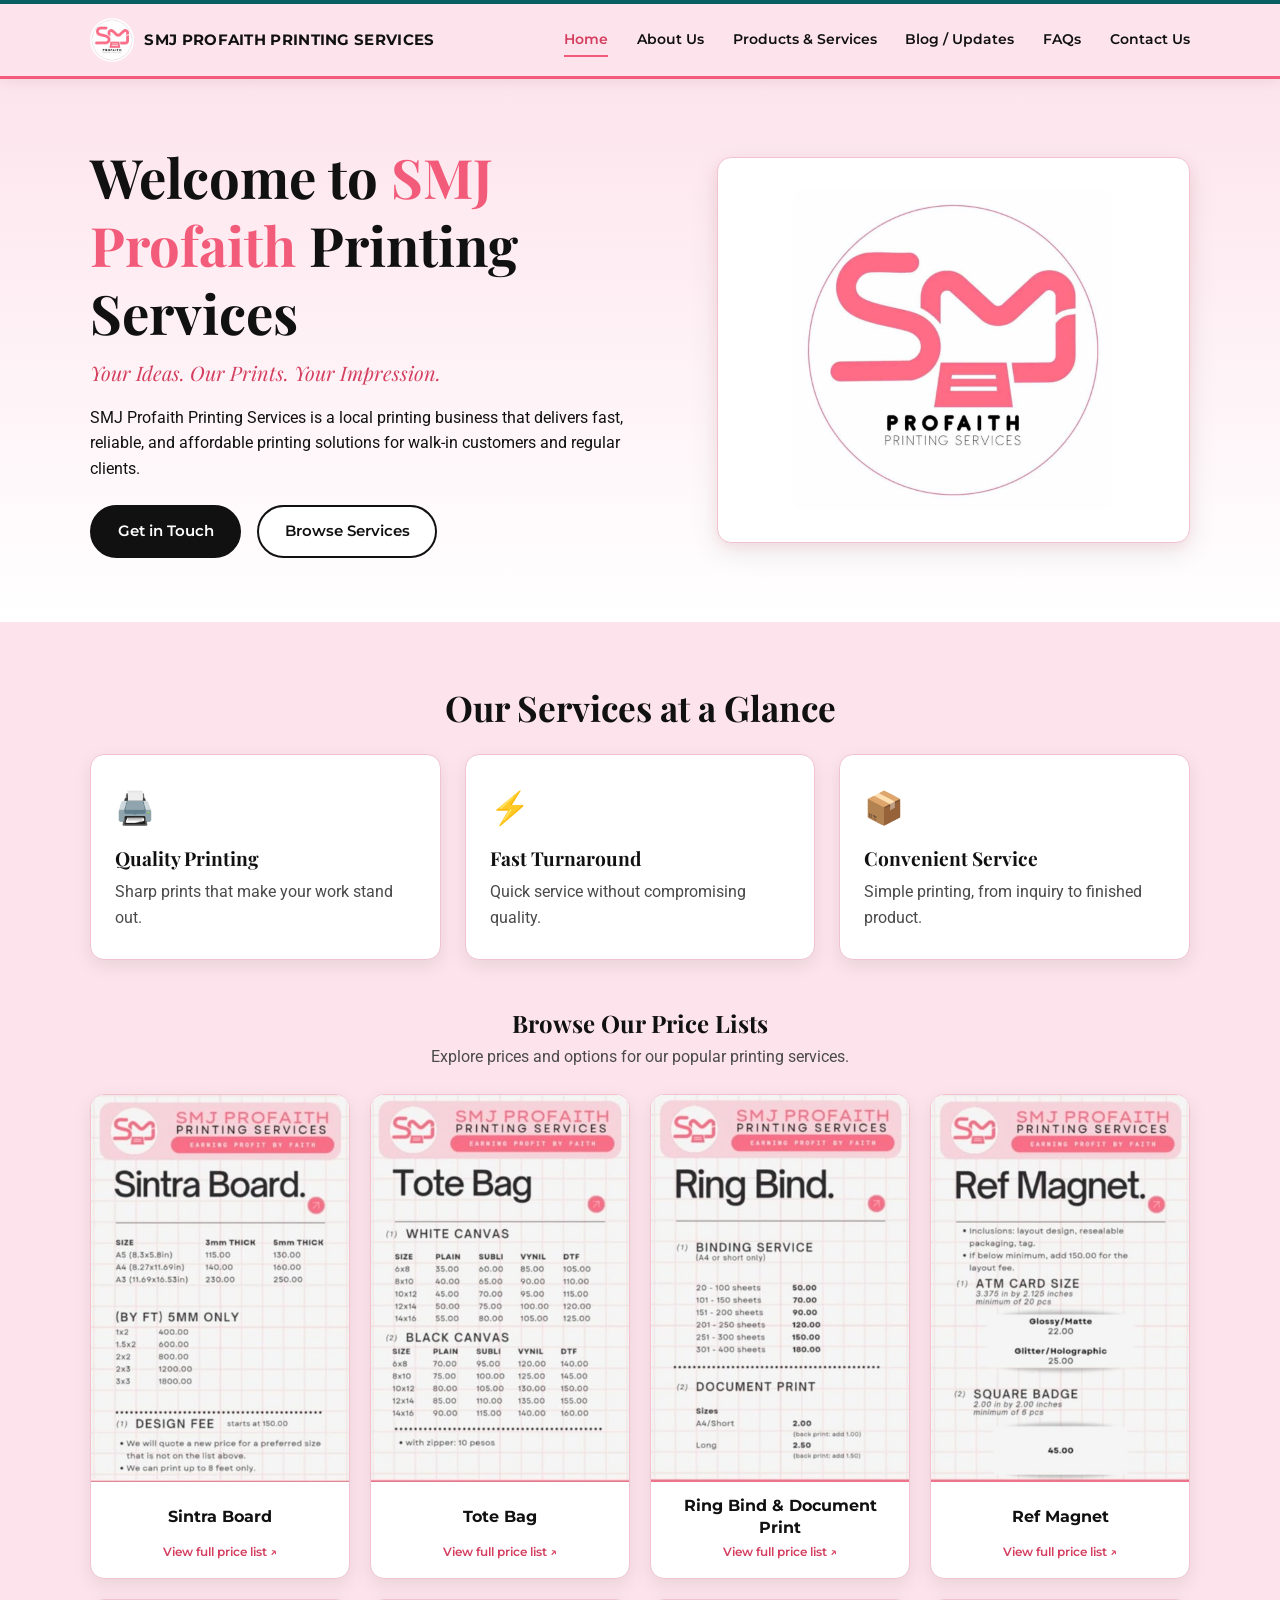
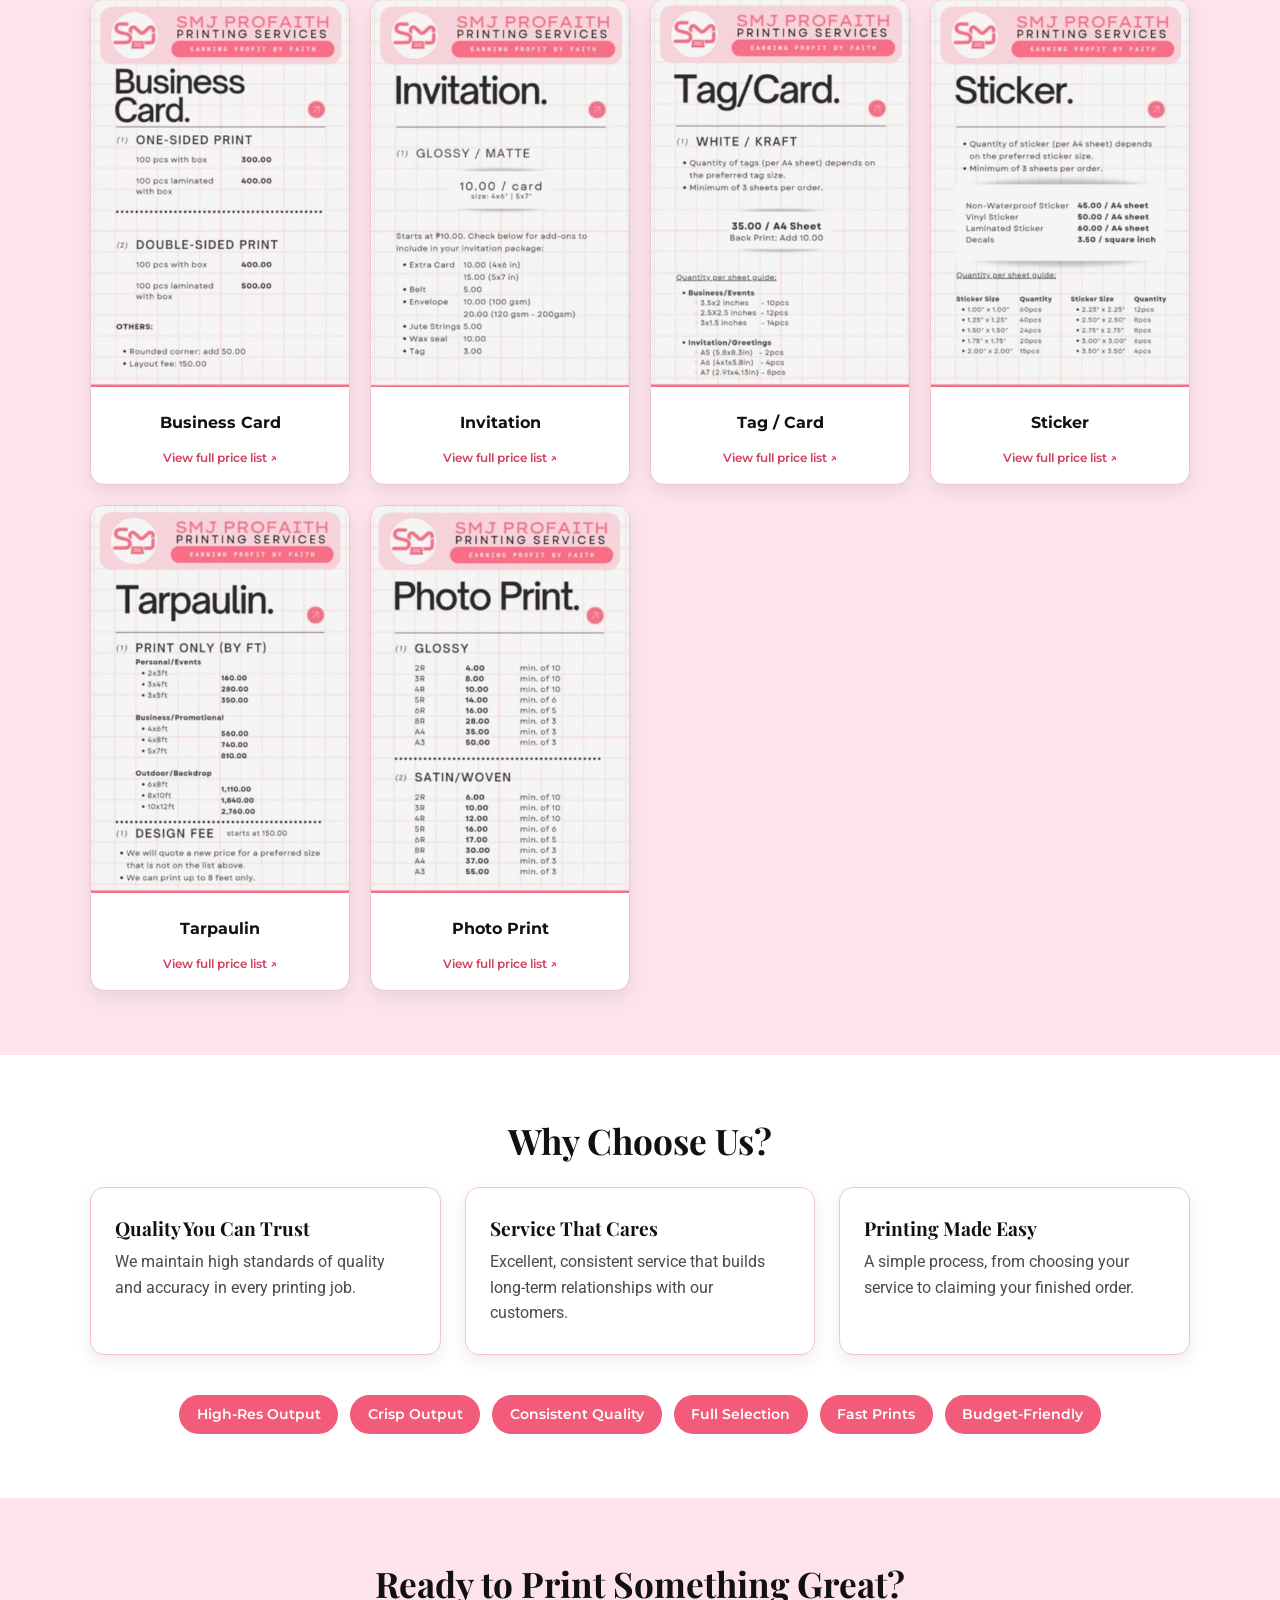
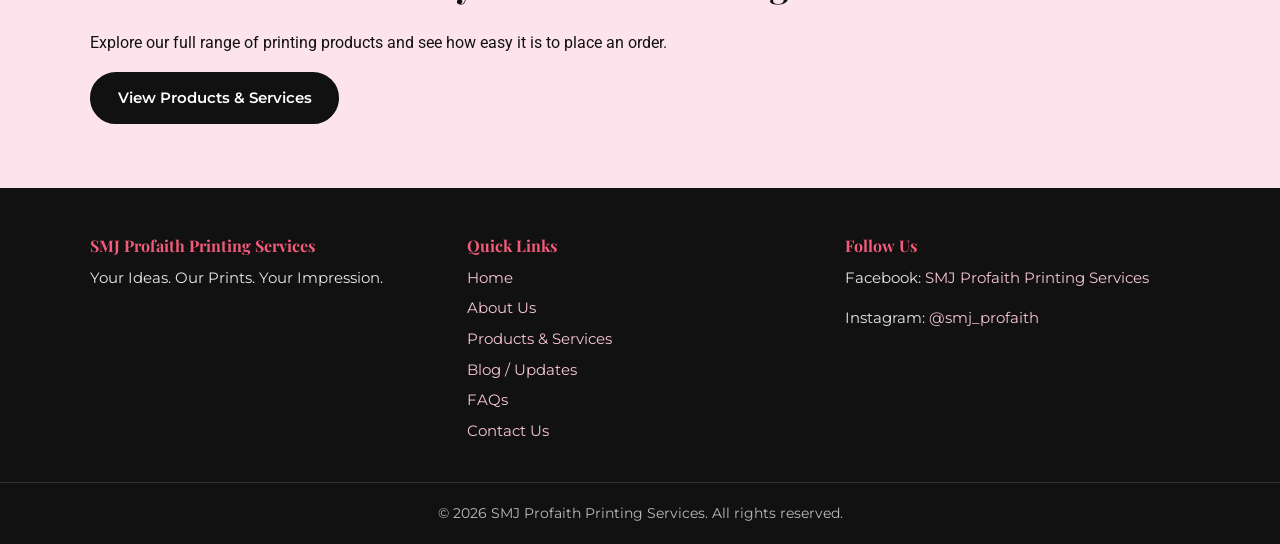
==== commit cc8c92a9: "Organize stylesheets and add service photos" ====
--- a/index.html
+++ b/index.html
@@ -11,7 +11,10 @@
   <link rel="preconnect" href="https://fonts.gstatic.com" crossorigin>
   <link href="https://fonts.googleapis.com/css2?family=Montserrat:wght@400;600;700&family=Playfair+Display:ital,wght@0,700;1,400&family=Roboto:wght@400;500;700&display=swap" rel="stylesheet">
 
-  <link rel="stylesheet" href="style.css">
+  <link rel="stylesheet" href="css/base.css">
+  <link rel="stylesheet" href="css/pages.css">
+  <link rel="stylesheet" href="css/services.css">
+  <link rel="stylesheet" href="css/home.css">
 </head>
 <body>
 
@@ -86,6 +89,93 @@
             <div class="card-icon" aria-hidden="true">📦</div>
             <h3>Convenient Service</h3>
             <p>Simple printing, from inquiry to finished product.</p>
+          </article>
+        </div>
+
+        <div class="rate-list-heading">
+          <h3>Browse Our Price Lists</h3>
+          <p>Explore prices and options for our popular printing services.</p>
+        </div>
+
+        <div class="rate-card-grid">
+          <article class="rate-card reveal">
+            <a href="assets/service-rates/sintra-board.jpg" target="_blank" rel="noopener noreferrer" aria-label="Open the full Sintra Board price list">
+              <img src="assets/service-rates/sintra-board.jpg" alt="Sintra Board price list with size and thickness options" width="374" height="561" loading="lazy">
+            </a>
+            <h4>Sintra Board</h4>
+            <p class="rate-card-link-label">View full price list ↗</p>
+          </article>
+
+          <article class="rate-card reveal">
+            <a href="assets/service-rates/tote-bag.jpg" target="_blank" rel="noopener noreferrer" aria-label="Open the full Tote Bag price list">
+              <img src="assets/service-rates/tote-bag.jpg" alt="Tote Bag price list for white and black canvas bags" width="375" height="560" loading="lazy">
+            </a>
+            <h4>Tote Bag</h4>
+            <p class="rate-card-link-label">View full price list ↗</p>
+          </article>
+
+          <article class="rate-card reveal">
+            <a href="assets/service-rates/ring-bind-document-print.jpg" target="_blank" rel="noopener noreferrer" aria-label="Open the full Ring Bind and Document Print price list">
+              <img src="assets/service-rates/ring-bind-document-print.jpg" alt="Ring binding and document printing price list" width="377" height="560" loading="lazy">
+            </a>
+            <h4>Ring Bind &amp; Document Print</h4>
+            <p class="rate-card-link-label">View full price list ↗</p>
+          </article>
+
+          <article class="rate-card reveal">
+            <a href="assets/service-rates/ref-magnet.jpg" target="_blank" rel="noopener noreferrer" aria-label="Open the full Ref Magnet price list">
+              <img src="assets/service-rates/ref-magnet.jpg" alt="Ref Magnet price list with ATM card and square badge options" width="377" height="562" loading="lazy">
+            </a>
+            <h4>Ref Magnet</h4>
+            <p class="rate-card-link-label">View full price list ↗</p>
+          </article>
+
+          <article class="rate-card reveal">
+            <a href="assets/service-rates/business-card.jpg" target="_blank" rel="noopener noreferrer" aria-label="Open the full Business Card price list">
+              <img src="assets/service-rates/business-card.jpg" alt="Business Card price list for one-sided and double-sided printing" width="377" height="562" loading="lazy">
+            </a>
+            <h4>Business Card</h4>
+            <p class="rate-card-link-label">View full price list ↗</p>
+          </article>
+
+          <article class="rate-card reveal">
+            <a href="assets/service-rates/invitation.jpg" target="_blank" rel="noopener noreferrer" aria-label="Open the full Invitation price list">
+              <img src="assets/service-rates/invitation.jpg" alt="Invitation price list with card sizes and add-on options" width="376" height="561" loading="lazy">
+            </a>
+            <h4>Invitation</h4>
+            <p class="rate-card-link-label">View full price list ↗</p>
+          </article>
+
+          <article class="rate-card reveal">
+            <a href="assets/service-rates/tag-card.jpg" target="_blank" rel="noopener noreferrer" aria-label="Open the full Tag and Card price list">
+              <img src="assets/service-rates/tag-card.jpg" alt="Tag and Card price list with quantity guides" width="376" height="560" loading="lazy">
+            </a>
+            <h4>Tag / Card</h4>
+            <p class="rate-card-link-label">View full price list ↗</p>
+          </article>
+
+          <article class="rate-card reveal">
+            <a href="assets/service-rates/sticker.jpg" target="_blank" rel="noopener noreferrer" aria-label="Open the full Sticker price list">
+              <img src="assets/service-rates/sticker.jpg" alt="Sticker price list with material and size options" width="375" height="562" loading="lazy">
+            </a>
+            <h4>Sticker</h4>
+            <p class="rate-card-link-label">View full price list ↗</p>
+          </article>
+
+          <article class="rate-card reveal">
+            <a href="assets/service-rates/tarpaulin.jpg" target="_blank" rel="noopener noreferrer" aria-label="Open the full Tarpaulin price list">
+              <img src="assets/service-rates/tarpaulin.jpg" alt="Tarpaulin price list with personal, business, and backdrop sizes" width="375" height="561" loading="lazy">
+            </a>
+            <h4>Tarpaulin</h4>
+            <p class="rate-card-link-label">View full price list ↗</p>
+          </article>
+
+          <article class="rate-card reveal">
+            <a href="assets/service-rates/photo-print.jpg" target="_blank" rel="noopener noreferrer" aria-label="Open the full Photo Print price list">
+              <img src="assets/service-rates/photo-print.jpg" alt="Photo Print price list for glossy and satin or woven finishes" width="377" height="562" loading="lazy">
+            </a>
+            <h4>Photo Print</h4>
+            <p class="rate-card-link-label">View full price list ↗</p>
           </article>
         </div>
       </div>
--- a/css/base.css
+++ b/css/base.css
@@ -0,0 +1,950 @@
+
+/* Shared foundations, global components, and core responsive rules. */
+:root {
+  --pink:        #f25c7a;   /* brand pink (from logo)      */
+  --pink-dark:   #d43f60;   /* hover / emphasis             */
+  --pink-soft:   #fde4ec;   /* section backgrounds          */
+  --white:       #ffffff;
+  --black:       #111111;   /* headings & body text         */
+  --gray:        #4a4a4a;   /* secondary text               */
+  --border:      #f1c3d1;
+
+  --font-heading: "Playfair Display", "Times New Roman", Times, serif;
+  --font-ui:      "Montserrat", "Roboto", Arial, sans-serif;
+  --font-body:    "Roboto", Arial, sans-serif;
+
+  --radius:      14px;
+  --shadow:      0 6px 18px rgba(0, 0, 0, 0.08);
+  --max-width:   1140px;
+}
+
+
+/* --------------------------------------------------------------------------
+   2. Base / reset
+   -------------------------------------------------------------------------- */
+*,
+*::before,
+*::after {
+  box-sizing: border-box;
+}
+
+html {
+  scroll-behavior: smooth;
+  scroll-padding-top: 90px;   /* keeps headings clear of the sticky header */
+}
+
+body {
+  margin: 0;
+  font-family: var(--font-body);
+  font-size: 1rem;
+  line-height: 1.6;
+  color: var(--black);
+  background: var(--white);
+}
+
+img {
+  max-width: 100%;
+  height: auto;
+  display: block;
+}
+
+a {
+  color: var(--pink-dark);
+  text-decoration: none;
+}
+
+a:hover,
+a:focus {
+  text-decoration: underline;
+}
+
+:focus-visible {
+  outline: 3px solid var(--pink);
+  outline-offset: 3px;
+}
+
+h1, h2, h3 {
+  font-family: var(--font-heading);
+  line-height: 1.25;
+  margin: 0 0 0.6rem;
+}
+
+p {
+  margin: 0 0 1rem;
+}
+
+ul, ol {
+  margin: 0;
+  padding: 0;
+}
+
+
+/* --------------------------------------------------------------------------
+   3. Layout helpers
+   -------------------------------------------------------------------------- */
+.container {
+  width: 100%;
+  max-width: var(--max-width);
+  margin: 0 auto;
+  padding: 0 1.25rem;
+}
+
+.section {
+  padding: 4rem 0;
+}
+
+.section-pink {
+  background: var(--pink-soft);
+}
+
+.section-title {
+  font-size: clamp(1.6rem, 3vw, 2.2rem);
+  text-align: center;
+  margin-bottom: 1.5rem;
+}
+
+.section-title.left {
+  text-align: left;
+}
+
+.section-intro {
+  text-align: center;
+  color: var(--gray);
+  max-width: 640px;
+  margin: 0 auto 2rem;
+}
+
+.card-grid {
+  display: grid;
+  grid-template-columns: repeat(auto-fit, minmax(230px, 1fr));
+  gap: 1.5rem;
+}
+
+.card-grid.two-col {
+  grid-template-columns: repeat(auto-fit, minmax(300px, 1fr));
+}
+
+.split {
+  display: grid;
+  grid-template-columns: 1fr 1fr;
+  gap: 3rem;
+  align-items: center;
+}
+
+
+/* --------------------------------------------------------------------------
+   4. Buttons
+   -------------------------------------------------------------------------- */
+.btn {
+  display: inline-block;
+  font-family: var(--font-ui);
+  font-weight: 600;
+  font-size: 0.95rem;
+  padding: 0.75rem 1.6rem;
+  border-radius: 999px;
+  border: 2px solid var(--black);
+  cursor: pointer;
+  transition: background 0.2s ease, color 0.2s ease, transform 0.2s ease;
+  text-align: center;
+}
+
+.btn:hover,
+.btn:focus {
+  transform: translateY(-2px);
+  text-decoration: none;
+}
+
+.btn-primary {
+  background: var(--black);
+  color: var(--white);
+}
+
+.btn-primary:hover,
+.btn-primary:focus {
+  background: var(--pink);
+  border-color: var(--pink);
+  color: var(--white);
+}
+
+.btn-outline {
+  background: var(--white);
+  color: var(--black);
+}
+
+.btn-outline:hover,
+.btn-outline:focus {
+  background: var(--pink);
+  border-color: var(--pink);
+  color: var(--white);
+}
+
+.btn-block {
+  width: 100%;
+}
+
+.btn-group {
+  display: flex;
+  flex-wrap: wrap;
+  gap: 1rem;
+  margin-top: 1.5rem;
+}
+
+
+/* --------------------------------------------------------------------------
+   5. Header & Navigation
+   -------------------------------------------------------------------------- */
+
+.site-header {
+  position: sticky;
+  top: 0;
+  z-index: 1000;
+  background: var(--pink-soft);
+  border-top: 4px solid #075f61;
+  border-bottom: 3px solid var(--pink);
+  box-shadow: 0 3px 12px rgba(0, 0, 0, 0.06);
+}
+
+.nav-wrap {
+  display: flex;
+  align-items: center;
+  justify-content: space-between;
+  min-height: 72px;
+  gap: 2rem;
+}
+
+/* ===== BRAND ===== */
+
+.brand {
+  display: flex;
+  align-items: center;
+  gap: 0.65rem;
+  flex-shrink: 0;
+
+  color: var(--black);
+  font-family: var(--font-ui);
+  font-size: 0.95rem;
+  font-weight: 700;
+  letter-spacing: 0.02em;
+  text-transform: uppercase;
+
+  text-decoration: none;
+}
+
+.brand:hover,
+.brand:focus {
+  color: var(--black);
+  text-decoration: none;
+}
+
+.brand img {
+  width: 44px;
+  height: 44px;
+  border-radius: 50%;
+  object-fit: cover;
+  flex-shrink: 0;
+}
+
+/* ===== DESKTOP NAVIGATION ===== */
+
+.site-nav {
+  margin-left: auto;
+}
+
+.site-nav ul {
+  display: flex;
+  align-items: center;
+  gap: 1.8rem;
+
+  margin: 0;
+  padding: 0;
+
+  list-style: none;
+}
+
+/*
+  IMPORTANT:
+  Every navigation link uses exactly the same styling.
+  This prevents Products & Services from looking different.
+*/
+
+.site-nav ul li {
+  margin: 0;
+  padding: 0;
+}
+
+.site-nav ul li a,
+.site-nav ul li a:link,
+.site-nav ul li a:visited {
+  display: inline-block;
+
+  padding: 0.35rem 0;
+
+  color: var(--black);
+  background: transparent;
+
+  border: none;
+  border-bottom: 2px solid transparent;
+  border-radius: 0;
+
+  font-family: var(--font-ui);
+  font-size: 0.9rem;
+  font-weight: 600;
+  line-height: 1.4;
+
+  text-decoration: none;
+  white-space: nowrap;
+
+  transition:
+    color 0.2s ease,
+    border-color 0.2s ease;
+}
+
+/* Same hover effect for EVERY navigation item */
+
+.site-nav ul li a:hover,
+.site-nav ul li a:focus-visible {
+  color: var(--pink-dark);
+  background: transparent;
+  border-bottom-color: var(--pink);
+
+  text-decoration: none;
+}
+
+/* Active page */
+
+.site-nav ul li a[aria-current="page"] {
+  color: var(--pink-dark);
+  background: transparent;
+  border-bottom-color: var(--pink);
+
+  text-decoration: none;
+}
+
+/*
+  Explicitly force Products & Services to behave exactly
+  like the other navigation links.
+*/
+
+.site-nav ul li a[href="services.html"] {
+  color: var(--black);
+  background: transparent;
+
+  border: none;
+  border-bottom: 2px solid transparent;
+  border-radius: 0;
+
+  padding: 0.35rem 0;
+
+  font-family: var(--font-ui);
+  font-size: 0.9rem;
+  font-weight: 600;
+
+  text-decoration: none;
+}
+
+.site-nav ul li a[href="services.html"]:hover,
+.site-nav ul li a[href="services.html"]:focus-visible {
+  color: var(--pink-dark);
+  background: transparent;
+  border-bottom-color: var(--pink);
+
+  text-decoration: none;
+}
+
+
+/* ===== HAMBURGER BUTTON ===== */
+
+.nav-toggle {
+  display: none;
+
+  flex-direction: column;
+  justify-content: space-between;
+
+  gap: 5px;
+
+  width: 36px;
+  height: 30px;
+
+  padding: 0;
+
+  background: transparent;
+  border: none;
+
+  cursor: pointer;
+}
+
+.nav-toggle span {
+  display: block;
+
+  width: 100%;
+  height: 3px;
+
+  background: var(--black);
+  border-radius: 2px;
+
+  transition:
+    transform 0.25s ease,
+    opacity 0.25s ease;
+}
+
+.nav-toggle[aria-expanded="true"] span:nth-child(1) {
+  transform: translateY(8px) rotate(45deg);
+}
+
+.nav-toggle[aria-expanded="true"] span:nth-child(2) {
+  opacity: 0;
+}
+
+.nav-toggle[aria-expanded="true"] span:nth-child(3) {
+  transform: translateY(-8px) rotate(-45deg);
+}
+
+/* --------------------------------------------------------------------------
+   6. Hero (home page)
+   -------------------------------------------------------------------------- */
+.hero {
+  padding: 4rem 0;
+  background: linear-gradient(180deg, var(--pink-soft) 0%, var(--white) 100%);
+}
+
+.hero-grid {
+  display: grid;
+  grid-template-columns: 1.1fr 0.9fr;
+  gap: 3rem;
+  align-items: center;
+}
+
+.hero h1 {
+  font-size: clamp(2.2rem, 5vw, 3.4rem);
+  font-weight: 700;
+}
+
+.hero .accent {
+  color: var(--pink);
+}
+
+.tagline {
+  font-family: var(--font-heading);
+  font-size: 1.25rem;
+  color: var(--pink-dark);
+}
+
+.hero-card {
+  background: var(--white);
+  border-radius: var(--radius);
+  box-shadow: var(--shadow);
+  padding: 2rem;
+  text-align: center;
+  border: 1px solid var(--border);
+}
+
+.hero-card img {
+  margin: 0 auto;
+  max-width: 280px;
+}
+
+
+/* --------------------------------------------------------------------------
+   7. Cards & highlights
+   -------------------------------------------------------------------------- */
+.card {
+  background: var(--white);
+  border: 1px solid var(--border);
+  border-radius: var(--radius);
+  padding: 1.75rem 1.5rem;
+  box-shadow: var(--shadow);
+  transition: transform 0.25s ease, box-shadow 0.25s ease;
+}
+
+.card:hover {
+  transform: translateY(-4px);
+  box-shadow: 0 10px 24px rgba(0, 0, 0, 0.12);
+}
+
+.card h3 {
+  font-size: 1.2rem;
+  color: var(--black);
+}
+
+.card p {
+  color: var(--gray);
+  margin: 0;
+}
+
+.card-large {
+  padding: 2.25rem 2rem;
+}
+
+.card-icon {
+  font-size: 2rem;
+  margin-bottom: 0.75rem;
+}
+
+.chip-list {
+  list-style: none;
+  display: flex;
+  flex-wrap: wrap;
+  justify-content: center;
+  gap: 0.75rem;
+  margin-top: 2.5rem;
+}
+
+.chip-list li {
+  font-family: var(--font-ui);
+  font-weight: 600;
+  font-size: 0.9rem;
+  background: var(--pink);
+  color: var(--white);
+  padding: 0.5rem 1.1rem;
+  border-radius: 999px;
+}
+
+.logo-panel,
+.form-wrap,
+.contact-info {
+  background: var(--white);
+  border-radius: var(--radius);
+  box-shadow: var(--shadow);
+  padding: 2rem;
+  border: 1px solid var(--border);
+}
+
+.logo-panel img {
+  margin: 0 auto;
+  max-width: 260px;
+}
+
+
+/* --------------------------------------------------------------------------
+   8. Page banner (inner pages)
+   -------------------------------------------------------------------------- */
+.page-banner {
+  background: var(--pink);
+  color: var(--white);
+  text-align: center;
+  padding: 3.5rem 0;
+}
+
+.page-banner h1 {
+  font-size: clamp(2rem, 4vw, 2.8rem);
+  color: var(--white);
+}
+
+.page-banner p {
+  max-width: 680px;
+  margin: 0 auto;
+  font-size: 1.05rem;
+}
+
+
+/* --------------------------------------------------------------------------
+   9. About Us: objectives
+   -------------------------------------------------------------------------- */
+.objectives {
+  list-style: none;
+  display: grid;
+  grid-template-columns: repeat(auto-fit, minmax(220px, 1fr));
+  gap: 1.5rem;
+  counter-reset: obj;
+}
+
+.objectives li.card {
+  position: relative;
+  padding-top: 2.5rem;
+}
+
+.objectives li.card::before {
+  counter-increment: obj;
+  content: counter(obj);
+  position: absolute;
+  top: -16px;
+  left: 1.25rem;
+  width: 34px;
+  height: 34px;
+  line-height: 34px;
+  text-align: center;
+  font-family: var(--font-ui);
+  font-weight: 700;
+  background: var(--black);
+  color: var(--white);
+  border-radius: 50%;
+}
+
+
+/* --------------------------------------------------------------------------
+   10. Products & Services
+   -------------------------------------------------------------------------- */
+.product-card {
+  border-top: 5px solid var(--pink);
+}
+
+.steps {
+  list-style: none;
+  display: grid;
+  grid-template-columns: repeat(auto-fit, minmax(220px, 1fr));
+  gap: 1.5rem;
+  counter-reset: step;
+}
+
+.step {
+  position: relative;
+  background: var(--white);
+  border-radius: var(--radius);
+  padding: 2rem 1.5rem 1.5rem;
+  box-shadow: var(--shadow);
+  border: 1px solid var(--border);
+  text-align: center;
+}
+
+.step-number {
+  display: inline-flex;
+  align-items: center;
+  justify-content: center;
+  width: 48px;
+  height: 48px;
+  margin: 0 auto 0.75rem;
+  border-radius: 50%;
+  background: var(--pink);
+  color: var(--white);
+  font-family: var(--font-ui);
+  font-weight: 700;
+  font-size: 1.2rem;
+}
+
+.step h3 {
+  font-size: 1.1rem;
+}
+
+.step p {
+  color: var(--gray);
+  font-size: 0.95rem;
+  margin: 0;
+}
+
+.cta-inline {
+  text-align: center;
+  margin-top: 2.5rem;
+}
+
+
+/* --------------------------------------------------------------------------
+   11. Contact page
+   -------------------------------------------------------------------------- */
+.contact-grid {
+  display: grid;
+  grid-template-columns: 1.2fr 0.8fr;
+  gap: 2.5rem;
+  align-items: start;
+  margin-bottom: 3rem;
+}
+
+.form-group {
+  margin-bottom: 1.1rem;
+}
+
+.form-group label {
+  display: block;
+  font-family: var(--font-ui);
+  font-weight: 600;
+  font-size: 0.9rem;
+  margin-bottom: 0.35rem;
+}
+
+.required {
+  color: var(--pink-dark);
+}
+
+.inquiry-form input,
+.inquiry-form select,
+.inquiry-form textarea {
+  width: 100%;
+  font-family: var(--font-body);
+  font-size: 1rem;
+  padding: 0.7rem 0.9rem;
+  border: 1.5px solid #cfcfcf;
+  border-radius: 8px;
+  background: var(--white);
+  transition: border-color 0.2s ease, box-shadow 0.2s ease;
+}
+
+.inquiry-form input:focus,
+.inquiry-form select:focus,
+.inquiry-form textarea:focus {
+  outline: none;
+  border-color: var(--pink);
+  box-shadow: 0 0 0 3px rgba(242, 92, 122, 0.2);
+}
+
+.inquiry-form textarea {
+  resize: vertical;
+}
+
+.inquiry-form .invalid {
+  border-color: #c0392b;
+}
+
+.error-msg {
+  display: block;
+  min-height: 1rem;
+  color: #c0392b;
+  font-size: 0.82rem;
+  margin-top: 0.25rem;
+}
+
+.form-status {
+  margin-top: 1rem;
+  font-weight: 600;
+  text-align: center;
+  min-height: 1.5rem;
+}
+
+.form-status.success {
+  color: #1e7b45;
+}
+
+.form-status.error {
+  color: #c0392b;
+}
+
+.form-note {
+  font-size: 0.8rem;
+  color: var(--gray);
+  text-align: center;
+  margin-top: 0.75rem;
+}
+
+.info-block {
+  margin-bottom: 1.5rem;
+  padding-bottom: 1.25rem;
+  border-bottom: 1px dashed var(--border);
+}
+
+.info-block:last-child {
+  border-bottom: none;
+}
+
+.info-block h3 {
+  font-family: var(--font-ui);
+  font-size: 0.85rem;
+  letter-spacing: 0.08em;
+  text-transform: uppercase;
+  color: var(--pink-dark);
+  margin-bottom: 0.4rem;
+}
+
+.info-block p {
+  margin: 0;
+}
+
+.social-links {
+  list-style: none;
+}
+
+.social-links li {
+  margin-bottom: 0.4rem;
+}
+
+.map-wrap {
+  border-radius: var(--radius);
+  overflow: hidden;
+  box-shadow: var(--shadow);
+  border: 1px solid var(--border);
+}
+
+
+/* --------------------------------------------------------------------------
+   12. Footer
+   -------------------------------------------------------------------------- */
+.site-footer {
+  background: var(--black);
+  color: #e8e8e8;
+  padding-top: 3rem;
+  font-size: 0.95rem;
+}
+
+.site-footer h3 {
+  font-family: var(--font-ui);
+  font-size: 1rem;
+  color: var(--pink);
+}
+
+.site-footer a {
+  color: #f7c6d3;
+}
+
+.site-footer a:hover,
+.site-footer a:focus {
+  color: var(--white);
+}
+
+.site-footer ul {
+  list-style: none;
+}
+
+.site-footer li {
+  margin-bottom: 0.4rem;
+}
+
+.footer-grid {
+  display: grid;
+  grid-template-columns: repeat(auto-fit, minmax(220px, 1fr));
+  gap: 2rem;
+  padding-bottom: 2rem;
+}
+
+.footer-bottom {
+  border-top: 1px solid #333;
+  text-align: center;
+  padding: 1.25rem 0;
+  font-size: 0.85rem;
+  color: #bbb;
+}
+
+.footer-bottom p {
+  margin: 0;
+}
+
+
+/* --------------------------------------------------------------------------
+   13. Scroll reveal animation
+   -------------------------------------------------------------------------- */
+.reveal {
+  opacity: 0;
+  transform: translateY(20px);
+  transition: opacity 0.6s ease, transform 0.6s ease;
+}
+
+.reveal.visible {
+  opacity: 1;
+  transform: translateY(0);
+}
+
+/* Respect users who prefer reduced motion */
+@media (prefers-reduced-motion: reduce) {
+  *,
+  *::before,
+  *::after {
+    transition: none !important;
+    animation: none !important;
+    scroll-behavior: auto !important;
+  }
+
+  .reveal {
+    opacity: 1;
+    transform: none;
+  }
+}
+
+
+/* --------------------------------------------------------------------------
+   14. Responsive design
+   -------------------------------------------------------------------------- */
+
+/* Tablets and below */
+@media (max-width: 900px) {
+  .hero-grid,
+  .split,
+  .contact-grid {
+    grid-template-columns: 1fr;
+  }
+
+  .hero-card {
+    order: -1;
+  }
+}
+
+/* Mobile: hamburger menu */
+@media (max-width: 1000px) {
+
+  .nav-wrap {
+    min-height: 68px;
+  }
+
+  .nav-toggle {
+    display: flex;
+    flex-shrink: 0;
+  }
+
+  .site-nav {
+    position: absolute;
+    top: 100%;
+    left: 0;
+    right: 0;
+
+    margin-left: 0;
+
+    background: var(--pink-soft);
+
+    border-bottom: 3px solid var(--pink);
+
+    display: none;
+
+    box-shadow: 0 8px 18px rgba(0, 0, 0, 0.08);
+  }
+
+  .site-nav.open {
+    display: block;
+  }
+
+  .site-nav ul {
+    display: flex;
+    flex-direction: column;
+    align-items: stretch;
+
+    gap: 0;
+  }
+
+  .site-nav ul li {
+    border-top: 1px solid var(--border);
+  }
+
+  .site-nav ul li a,
+  .site-nav ul li a:link,
+  .site-nav ul li a:visited,
+  .site-nav ul li a[href="services.html"] {
+    display: block;
+
+    width: 100%;
+
+    padding: 0.9rem 1.25rem;
+
+    color: var(--black);
+    background: transparent;
+
+    border: none;
+    border-radius: 0;
+
+    font-family: var(--font-ui);
+    font-size: 0.9rem;
+    font-weight: 600;
+
+    text-decoration: none;
+  }
+
+  .site-nav ul li a:hover,
+  .site-nav ul li a:focus-visible,
+  .site-nav ul li a[aria-current="page"] {
+    color: var(--pink-dark);
+    background: var(--pink-soft);
+
+    border: none;
+    text-decoration: none;
+  }
+
+  .site-nav ul li a[href="services.html"]:hover,
+  .site-nav ul li a[href="services.html"]:focus-visible {
+    color: var(--pink-dark);
+    background: var(--pink-soft);
+
+    border: none;
+    text-decoration: none;
+  }
+
+  .section {
+    padding: 3rem 0;
+  }
+
+  .brand span {
+    font-size: 0.8rem;
+  }
+}
--- a/css/pages.css
+++ b/css/pages.css
@@ -0,0 +1,365 @@
+/* Styles for the blog, FAQ, and general page-specific components. */
+/* ==========================================================================
+   15. Blog / Updates
+   ========================================================================== */
+
+.blog-card {
+  text-align: left;
+  border-top: 5px solid var(--pink);
+}
+
+.blog-icon {
+  font-size: 2.2rem;
+  margin-bottom: 0.75rem;
+}
+
+.update-note {
+  font-size: 0.85rem;
+  font-style: italic;
+  color: var(--pink-dark) !important;
+  margin-top: 1rem !important;
+}
+
+.text-link {
+  display: inline-block;
+  margin-top: 1rem;
+  font-family: var(--font-ui);
+  font-weight: 600;
+  color: var(--pink-dark);
+}
+
+.text-link:hover {
+  color: var(--pink);
+}
+
+.community-content {
+  background: var(--white);
+  border: 1px solid var(--border);
+  border-radius: var(--radius);
+  box-shadow: var(--shadow);
+  padding: 2rem;
+  max-width: 850px;
+  margin: 0 auto;
+}
+
+.community-content > div {
+  padding: 1.25rem 0;
+  border-bottom: 1px dashed var(--border);
+}
+
+.community-content > div:first-child {
+  padding-top: 0;
+}
+
+.community-content > div:last-child {
+  border-bottom: none;
+  padding-bottom: 0;
+}
+
+.community-content h3 {
+  color: var(--black);
+  font-size: 1.2rem;
+}
+
+
+/* ==========================================================================
+   16. FAQs
+   ========================================================================== */
+
+.faq-list {
+  max-width: 850px;
+  margin: 0 auto;
+}
+
+.faq-item {
+  background: var(--white);
+  border: 1px solid var(--border);
+  border-radius: var(--radius);
+  box-shadow: var(--shadow);
+  margin-bottom: 1rem;
+  overflow: hidden;
+}
+
+.faq-question {
+  width: 100%;
+  display: flex;
+  align-items: center;
+  justify-content: space-between;
+  gap: 1rem;
+  padding: 1.2rem 1.4rem;
+  background: var(--white);
+  color: var(--black);
+  border: none;
+  cursor: pointer;
+  text-align: left;
+  font-family: var(--font-ui);
+  font-size: 0.95rem;
+  font-weight: 600;
+}
+
+.faq-question:hover,
+.faq-question:focus {
+  background: var(--pink-soft);
+}
+
+.faq-icon {
+  flex-shrink: 0;
+  width: 28px;
+  height: 28px;
+  display: inline-flex;
+  align-items: center;
+  justify-content: center;
+  border-radius: 50%;
+  background: var(--pink);
+  color: var(--white);
+  font-size: 1.2rem;
+  line-height: 1;
+  transition: transform 0.2s ease;
+}
+
+.faq-question[aria-expanded="true"] .faq-icon {
+  transform: rotate(45deg);
+}
+
+.faq-answer {
+  display: none;
+  padding: 0 1.4rem 1.3rem;
+  border-top: 1px solid var(--border);
+}
+
+.faq-answer p {
+  color: var(--gray);
+  margin: 1rem 0 0;
+}
+
+.faq-item.open .faq-answer {
+  display: block;
+}
+
+.faq-contact {
+  max-width: 850px;
+  margin: 2.5rem auto 0;
+  padding: 2rem;
+  text-align: center;
+  background: var(--pink-soft);
+  border: 1px solid var(--border);
+  border-radius: var(--radius);
+}
+
+.faq-contact h3 {
+  font-size: 1.4rem;
+}
+
+.faq-contact p {
+  color: var(--gray);
+}
+.featured-works {
+  background: var(--white);
+}
+
+.featured-card:hover {
+  transform: translateY(-6px);
+  box-shadow: 0 14px 30px rgba(0, 0, 0, 0.12);
+}
+
+.image-button {
+  position: relative;
+  display: block;
+  width: 100%;
+  padding: 0;
+  border: none;
+  background: var(--pink-soft);
+  cursor: pointer;
+  overflow: hidden;
+}
+
+.image-button img {
+  width: 100%;
+  height: 300px;
+  object-fit: cover;
+  transition: transform 0.45s ease;
+}
+
+.image-button:hover img,
+.image-button:focus img {
+  transform: scale(1.06);
+}
+
+.zoom-label {
+  position: absolute;
+  left: 50%;
+  bottom: 1rem;
+  transform: translateX(-50%);
+  background: rgba(17, 17, 17, 0.82);
+  color: var(--white);
+  padding: 0.45rem 0.9rem;
+  border-radius: 999px;
+  font-family: var(--font-ui);
+  font-size: 0.78rem;
+  font-weight: 600;
+  opacity: 0;
+  transition: opacity 0.25s ease;
+  pointer-events: none;
+  white-space: nowrap;
+}
+
+.image-button:hover .zoom-label,
+.image-button:focus .zoom-label {
+  opacity: 1;
+}
+
+.featured-content {
+  padding: 1.4rem 1.5rem 1.6rem;
+  text-align: center;
+}
+
+.featured-content h3 {
+  font-size: 1.25rem;
+  margin-bottom: 0.45rem;
+  color: var(--black);
+}
+
+.featured-content p {
+  color: var(--gray);
+  margin: 0;
+  font-size: 0.95rem;
+}
+
+.image-lightbox {
+  position: fixed;
+  inset: 0;
+  z-index: 9999;
+  display: flex;
+  align-items: center;
+  justify-content: center;
+  padding: 2rem;
+  background: rgba(17, 17, 17, 0.88);
+  opacity: 0;
+  visibility: hidden;
+  pointer-events: none;
+  transition: opacity 0.3s ease, visibility 0.3s ease;
+}
+
+.image-lightbox.active {
+  opacity: 1;
+  visibility: visible;
+  pointer-events: auto;
+}
+
+.lightbox-content {
+  max-width: 1000px;
+  max-height: 90vh;
+  text-align: center;
+  transform: scale(0.85);
+  transition: transform 0.35s ease;
+}
+
+.image-lightbox.active .lightbox-content {
+  transform: scale(1);
+}
+
+.lightbox-content img {
+  max-width: 100%;
+  max-height: 78vh;
+  width: auto;
+  height: auto;
+  margin: 0 auto;
+  border-radius: var(--radius);
+  box-shadow: 0 20px 50px rgba(0, 0, 0, 0.35);
+  object-fit: contain;
+}
+
+.lightbox-content p {
+  margin: 1rem 0 0;
+  color: var(--white);
+  font-family: var(--font-ui);
+  font-weight: 600;
+  font-size: 1rem;
+}
+
+.lightbox-close {
+  position: absolute;
+  top: 1.25rem;
+  right: 1.5rem;
+  width: 46px;
+  height: 46px;
+  display: flex;
+  align-items: center;
+  justify-content: center;
+  border: 2px solid var(--white);
+  border-radius: 50%;
+  background: transparent;
+  color: var(--white);
+  font-size: 2rem;
+  line-height: 1;
+  cursor: pointer;
+  transition: background 0.2s ease, color 0.2s ease, transform 0.2s ease;
+}
+
+.lightbox-close:hover,
+.lightbox-close:focus {
+  background: var(--pink);
+  border-color: var(--pink);
+  transform: rotate(90deg);
+}
+
+body.lightbox-open {
+  overflow: hidden;
+}
+
+@media (max-width: 700px) {
+  .featured-grid {
+    grid-template-columns: 1fr;
+    gap: 1.5rem;
+  }
+
+  .image-button img {
+    height: 260px;
+  }
+
+  .image-lightbox {
+    padding: 1rem;
+  }
+
+  .lightbox-content img {
+    max-height: 75vh;
+  }
+
+  .lightbox-close {
+    top: 0.8rem;
+    right: 0.8rem;
+    width: 42px;
+    height: 42px;
+  }
+}
+.what-you-get-products {
+  margin-bottom: 20px;
+}
+
+.what-you-get-description {
+  max-width: 850px;
+  margin: 35px auto 0;
+  text-align: center;
+}
+
+.what-you-get-description p {
+  margin-bottom: 20px;
+  line-height: 1.8;
+}
+
+.what-you-get-description .btn {
+  display: inline-block;
+}
+
+.service-highlights {
+  margin-top: 0;
+}
+
+.service-highlights-button {
+  text-align: center;
+  margin-top: 30px;
+}
+
+.service-highlights-button .btn {
+  display: inline-block;
+}
--- a/css/services.css
+++ b/css/services.css
@@ -0,0 +1,709 @@
+/* Product and service page layouts and responsive styles. */
+/* =========================================================
+   ENHANCED PRODUCTS & SERVICES DESIGN
+   ========================================================= */
+
+
+/* ===== PAGE BANNER ===== */
+
+.services-banner {
+  position: relative;
+  overflow: hidden;
+}
+
+.services-banner::before {
+  content: "";
+  position: absolute;
+  width: 260px;
+  height: 260px;
+  border-radius: 50%;
+  background: rgba(242, 92, 122, 0.08);
+  top: -100px;
+  right: 8%;
+}
+
+.services-banner::after {
+  content: "";
+  position: absolute;
+  width: 180px;
+  height: 180px;
+  border-radius: 50%;
+  background: rgba(242, 92, 122, 0.06);
+  bottom: -90px;
+  left: 8%;
+}
+
+.services-banner .container {
+  position: relative;
+  z-index: 2;
+}
+
+.banner-label {
+  color: var(--pink);
+  font-family: "Montserrat", sans-serif;
+  font-size: 0.78rem;
+  font-weight: 700;
+  letter-spacing: 3px;
+  margin-bottom: 12px;
+  text-transform: uppercase;
+}
+
+
+/* ===== SECTION HEADINGS ===== */
+
+.section-heading {
+  max-width: 720px;
+  margin: 0 auto 55px;
+  text-align: center;
+}
+
+.section-label {
+  display: inline-block;
+  margin-bottom: 12px;
+
+  color: var(--pink);
+  font-family: "Montserrat", sans-serif;
+  font-size: 0.75rem;
+  font-weight: 700;
+  letter-spacing: 3px;
+  text-transform: uppercase;
+}
+
+.section-heading .section-title {
+  margin-bottom: 16px;
+
+  font-family: "Playfair Display", serif;
+  font-size: clamp(2rem, 4vw, 3rem);
+  font-weight: 700;
+  line-height: 1.15;
+}
+
+.section-intro {
+  max-width: 650px;
+  margin: 0 auto;
+
+  color: var(--gray);
+  font-family: "Montserrat", sans-serif;
+  font-size: 0.95rem;
+  line-height: 1.8;
+}
+
+
+/* =========================================================
+   WHAT YOU GET
+   ========================================================= */
+
+.what-you-get-section {
+  background: #ffffff;
+  padding-top: 90px;
+  padding-bottom: 100px;
+}
+
+
+/* Product name cards */
+
+.what-you-get-grid {
+  display: grid;
+  grid-template-columns: repeat(5, 1fr);
+  gap: 18px;
+  align-items: stretch;
+}
+
+
+.simple-product-card {
+  position: relative;
+
+  min-width: 0;
+  padding: 12px 12px 18px;
+
+  display: flex;
+  flex-direction: column;
+  gap: 14px;
+
+  background: #ffffff;
+  border: 1px solid var(--border);
+  border-radius: 18px;
+
+  box-shadow: 0 8px 25px rgba(0, 0, 0, 0.05);
+
+  overflow: hidden;
+
+  transition:
+    transform 0.3s ease,
+    box-shadow 0.3s ease,
+    border-color 0.3s ease;
+}
+
+
+.simple-product-card::before {
+  content: "";
+
+  position: absolute;
+  top: 0;
+  left: 0;
+
+  width: 100%;
+  height: 5px;
+
+  background: var(--pink);
+
+  transform: scaleX(0);
+  transform-origin: left;
+
+  transition: transform 0.3s ease;
+}
+
+
+.simple-product-card:hover {
+  transform: translateY(-8px);
+
+  border-color: var(--pink);
+
+  box-shadow: 0 16px 35px rgba(242, 92, 122, 0.13);
+}
+
+
+.simple-product-card:hover::before {
+  transform: scaleX(1);
+}
+
+
+.product-number {
+  position: absolute;
+  z-index: 1;
+  top: 20px;
+  right: 20px;
+
+  padding: 5px 9px;
+  border-radius: 999px;
+  background: rgba(17, 17, 17, 0.72);
+  color: #ffffff;
+
+  font-family: "Montserrat", sans-serif;
+  font-size: 0.72rem;
+  font-weight: 700;
+  letter-spacing: 1px;
+}
+
+
+.simple-product-card img {
+  width: 100%;
+  aspect-ratio: 1;
+  border-radius: 11px;
+  object-fit: cover;
+  background: var(--pink-soft);
+  transition: transform 0.35s ease;
+}
+
+
+.simple-product-card:hover img {
+  transform: scale(1.025);
+}
+
+
+.simple-product-card h3 {
+  margin: auto 0 0;
+  padding: 0 8px;
+
+  color: var(--black);
+
+  font-family: "Playfair Display", serif;
+  font-size: 1.35rem;
+  font-weight: 700;
+}
+
+
+/* Description */
+
+.what-you-get-description {
+  max-width: 850px;
+  margin: 65px auto 0;
+
+  text-align: center;
+}
+
+
+.description-line {
+  width: 55px;
+  height: 3px;
+
+  margin: 0 auto 25px;
+
+  background: var(--pink);
+  border-radius: 10px;
+}
+
+
+.what-you-get-description p {
+  margin: 0 auto 25px;
+
+  color: var(--gray);
+
+  font-family: "Montserrat", sans-serif;
+  font-size: 0.96rem;
+  line-height: 1.9;
+}
+
+
+/* ===== BUTTONS ===== */
+
+.what-you-get-description .btn,
+.service-highlights-button .btn {
+  display: inline-flex;
+  align-items: center;
+  justify-content: center;
+  gap: 10px;
+}
+
+
+.what-you-get-description .btn span,
+.service-highlights-button .btn span {
+  font-size: 1.05rem;
+
+  transition: transform 0.25s ease;
+}
+
+
+.what-you-get-description .btn:hover span,
+.service-highlights-button .btn:hover span {
+  transform: translateX(4px);
+}
+
+
+/* =========================================================
+   SERVICE HIGHLIGHTS
+   ========================================================= */
+
+.service-highlights-section {
+  position: relative;
+
+  background: var(--pink-soft);
+
+  padding-top: 100px;
+  padding-bottom: 100px;
+
+  overflow: hidden;
+}
+
+
+.service-highlights-section::before {
+  content: "";
+
+  position: absolute;
+
+  width: 420px;
+  height: 420px;
+
+  border-radius: 50%;
+
+  background: rgba(242, 92, 122, 0.08);
+
+  top: -210px;
+  right: -100px;
+}
+
+
+.service-highlights-section::after {
+  content: "";
+
+  position: absolute;
+
+  width: 300px;
+  height: 300px;
+
+  border-radius: 50%;
+
+  background: rgba(255, 255, 255, 0.5);
+
+  bottom: -160px;
+  left: -100px;
+}
+
+
+.service-highlights-section .container {
+  position: relative;
+  z-index: 2;
+}
+
+
+.service-highlights-section .section-heading {
+  margin-bottom: 55px;
+}
+
+
+.service-highlights-section .section-title {
+  color: var(--black);
+}
+
+
+/* Highlight cards */
+
+.service-highlight-grid {
+  display: grid;
+
+  grid-template-columns: repeat(2, 1fr);
+
+  gap: 22px;
+}
+
+
+.highlight-card {
+  position: relative;
+
+  display: flex;
+  gap: 22px;
+
+  padding: 30px;
+
+  background: rgba(255, 255, 255, 0.92);
+
+  border: 1px solid rgba(242, 92, 122, 0.14);
+
+  border-radius: 20px;
+
+  box-shadow: 0 8px 25px rgba(0, 0, 0, 0.04);
+
+  transition:
+    transform 0.3s ease,
+    box-shadow 0.3s ease;
+}
+
+
+.highlight-card:hover {
+  transform: translateY(-7px);
+
+  box-shadow: 0 16px 35px rgba(0, 0, 0, 0.08);
+}
+
+
+.highlight-number {
+  flex: 0 0 auto;
+
+  width: 48px;
+  height: 48px;
+
+  display: flex;
+  align-items: center;
+  justify-content: center;
+
+  background: var(--pink-soft);
+
+  color: var(--pink);
+
+  border-radius: 50%;
+
+  font-family: "Montserrat", sans-serif;
+  font-size: 0.75rem;
+  font-weight: 700;
+}
+
+
+.highlight-content h3 {
+  margin: 0 0 10px;
+
+  color: var(--black);
+
+  font-family: "Playfair Display", serif;
+  font-size: 1.35rem;
+}
+
+
+.highlight-content p {
+  margin: 0;
+
+  color: var(--gray);
+
+  font-family: "Montserrat", sans-serif;
+  font-size: 0.88rem;
+  line-height: 1.8;
+}
+
+
+/* Last card */
+
+.highlight-card:last-child {
+  grid-column: 1 / -1;
+
+  max-width: calc(50% - 11px);
+  width: 100%;
+  justify-self: center;
+}
+
+
+/* Service button */
+
+.service-highlights-button {
+  position: relative;
+
+  text-align: center;
+
+  margin-top: 45px;
+}
+
+
+.btn-white {
+  display: inline-flex;
+
+  align-items: center;
+  justify-content: center;
+  gap: 10px;
+
+  padding: 13px 25px;
+
+  background: #ffffff;
+
+  color: var(--pink);
+
+  border: 1px solid #ffffff;
+
+  border-radius: 999px;
+
+  font-family: "Montserrat", sans-serif;
+  font-size: 0.82rem;
+  font-weight: 700;
+
+  text-decoration: none;
+
+  box-shadow: 0 8px 20px rgba(0, 0, 0, 0.08);
+
+  transition:
+    transform 0.25s ease,
+    box-shadow 0.25s ease,
+    background 0.25s ease;
+}
+
+
+.btn-white:hover {
+  transform: translateY(-3px);
+
+  background: var(--pink);
+
+  color: #ffffff;
+
+  box-shadow: 0 12px 25px rgba(242, 92, 122, 0.22);
+}
+
+
+/* =========================================================
+   ORDER PROCESS
+   ========================================================= */
+
+.order-process-section {
+  background: #ffffff;
+
+  padding-top: 100px;
+  padding-bottom: 100px;
+}
+
+
+.process-grid {
+  display: grid;
+
+  grid-template-columns: repeat(4, 1fr);
+
+  gap: 20px;
+}
+
+
+.process-card {
+  padding: 30px 25px;
+
+  background: #ffffff;
+
+  border: 1px solid #eeeeee;
+
+  border-radius: 18px;
+
+  text-align: center;
+
+  box-shadow: 0 8px 25px rgba(0, 0, 0, 0.04);
+
+  transition:
+    transform 0.3s ease,
+    box-shadow 0.3s ease;
+}
+
+
+.process-card:hover {
+  transform: translateY(-7px);
+
+  box-shadow: 0 15px 30px rgba(0, 0, 0, 0.08);
+}
+
+
+.process-card > span {
+  display: inline-flex;
+
+  align-items: center;
+  justify-content: center;
+
+  width: 48px;
+  height: 48px;
+
+  margin-bottom: 18px;
+
+  background: var(--pink-soft);
+
+  color: var(--pink);
+
+  border-radius: 50%;
+
+  font-family: "Montserrat", sans-serif;
+  font-size: 0.75rem;
+  font-weight: 700;
+}
+
+
+.process-card h3 {
+  margin-bottom: 10px;
+
+  font-family: "Playfair Display", serif;
+  font-size: 1.2rem;
+}
+
+
+.process-card p {
+  margin: 0;
+
+  color: var(--gray);
+
+  font-family: "Montserrat", sans-serif;
+  font-size: 0.82rem;
+  line-height: 1.7;
+}
+
+
+/* =========================================================
+   FOOTER FONT
+   ========================================================= */
+
+.site-footer,
+.site-footer p,
+.site-footer a {
+  font-family: "Montserrat", sans-serif;
+}
+
+
+.site-footer h3 {
+  font-family: "Playfair Display", serif;
+}
+
+
+/* =========================================================
+   RESPONSIVE DESIGN
+   ========================================================= */
+
+@media (max-width: 1000px) {
+
+  .what-you-get-grid {
+    grid-template-columns: repeat(3, 1fr);
+  }
+
+  .service-highlight-grid {
+    grid-template-columns: 1fr;
+  }
+
+  .highlight-card:last-child {
+    grid-column: auto;
+
+    max-width: none;
+  }
+
+  .process-grid {
+    grid-template-columns: repeat(2, 1fr);
+  }
+
+}
+
+
+@media (max-width: 700px) {
+
+  .what-you-get-section,
+  .service-highlights-section,
+  .order-process-section {
+    padding-top: 70px;
+    padding-bottom: 70px;
+  }
+
+
+  .section-heading {
+    margin-bottom: 40px;
+  }
+
+
+  .what-you-get-grid {
+    grid-template-columns: repeat(2, 1fr);
+  }
+
+
+  .simple-product-card {
+    padding: 10px 10px 16px;
+  }
+
+  .product-number {
+    top: 17px;
+    right: 17px;
+  }
+
+  .simple-product-card h3 {
+    font-size: 1.15rem;
+  }
+
+
+  .service-highlight-grid {
+    grid-template-columns: 1fr;
+  }
+
+
+  .highlight-card {
+    padding: 25px;
+
+    gap: 16px;
+  }
+
+
+  .highlight-content h3 {
+    font-size: 1.2rem;
+  }
+
+
+  .process-grid {
+    grid-template-columns: 1fr;
+  }
+
+}
+
+
+@media (max-width: 480px) {
+
+  .what-you-get-grid {
+    grid-template-columns: 1fr;
+  }
+
+
+  .simple-product-card {
+    padding: 10px 10px 15px;
+  }
+
+
+  .highlight-card {
+    flex-direction: column;
+  }
+
+
+  .highlight-number {
+    width: 42px;
+    height: 42px;
+  }
+
+
+  .what-you-get-description {
+    margin-top: 50px;
+  }
+
+
+  .what-you-get-description p {
+    font-size: 0.88rem;
+  }
+
+}
--- a/css/home.css
+++ b/css/home.css
@@ -0,0 +1,348 @@
+/* Home-page hero lightbox and price-list gallery. */
+/* ==========================================================
+   HERO LOGO - BORDER, SHADOW & CLICK-TO-ZOOM EFFECT
+   ========================================================== */
+
+.hero-card {
+  position: relative;
+  display: flex;
+  align-items: center;
+  justify-content: center;
+
+  padding: 2rem;
+
+  background: var(--white);
+
+  border: 1.5px solid var(--border);
+  border-radius: var(--radius);
+
+  box-shadow:
+    0 10px 30px rgba(0, 0, 0, 0.08),
+    0 4px 12px rgba(242, 92, 122, 0.10);
+
+  overflow: hidden;
+
+  cursor: zoom-in;
+
+  transition:
+    transform 0.3s ease,
+    box-shadow 0.3s ease,
+    border-color 0.3s ease;
+}
+
+.hero-card:hover {
+  transform: translateY(-4px);
+
+  border-color: var(--pink);
+
+  box-shadow:
+    0 16px 35px rgba(0, 0, 0, 0.12),
+    0 6px 18px rgba(242, 92, 122, 0.18);
+}
+
+.hero-card img {
+  display: block;
+
+  width: 100%;
+  max-width: 320px;
+  height: auto;
+
+  border-radius: 10px;
+
+  transition:
+    transform 0.45s ease,
+    filter 0.3s ease;
+}
+
+.hero-card:hover img {
+  transform: scale(1.04);
+  filter: brightness(1.02);
+}
+
+
+/* Small "Click to view" hint */
+
+.hero-card::after {
+  content: "Click to view";
+
+  position: absolute;
+  bottom: 14px;
+  right: 14px;
+
+  padding: 0.4rem 0.7rem;
+
+  background: rgba(17, 17, 17, 0.82);
+  color: var(--white);
+
+  border-radius: 999px;
+
+  font-family: var(--font-ui);
+  font-size: 0.7rem;
+  font-weight: 600;
+
+  opacity: 0;
+  transform: translateY(5px);
+
+  transition:
+    opacity 0.25s ease,
+    transform 0.25s ease;
+
+  pointer-events: none;
+}
+
+.hero-card:hover::after {
+  opacity: 1;
+  transform: translateY(0);
+}
+
+
+/* ==========================================================
+   LOGO LIGHTBOX
+   ========================================================== */
+
+.logo-lightbox {
+  position: fixed;
+  inset: 0;
+
+  z-index: 9999;
+
+  display: flex;
+  align-items: center;
+  justify-content: center;
+
+  padding: 2rem;
+
+  background: rgba(17, 17, 17, 0.82);
+
+  opacity: 0;
+  visibility: hidden;
+
+  transition:
+    opacity 0.3s ease,
+    visibility 0.3s ease;
+
+  cursor: zoom-out;
+}
+
+.logo-lightbox.open {
+  opacity: 1;
+  visibility: visible;
+}
+
+.logo-lightbox-content {
+  position: relative;
+
+  display: flex;
+  align-items: center;
+  justify-content: center;
+
+  max-width: min(850px, 92vw);
+  max-height: 90vh;
+
+  padding: 1.5rem;
+
+  background: var(--white);
+
+  border: 2px solid var(--pink);
+  border-radius: 18px;
+
+  box-shadow:
+    0 25px 70px rgba(0, 0, 0, 0.30);
+
+  transform: scale(0.75);
+
+  transition: transform 0.35s ease;
+
+  cursor: default;
+}
+
+.logo-lightbox.open .logo-lightbox-content {
+  transform: scale(1);
+}
+
+.logo-lightbox-content img {
+  display: block;
+
+  width: auto;
+  max-width: min(700px, 80vw);
+  max-height: 75vh;
+
+  object-fit: contain;
+
+  border-radius: 10px;
+}
+
+
+/* Close button */
+
+.logo-lightbox-close {
+  position: absolute;
+
+  top: -16px;
+  right: -16px;
+
+  width: 42px;
+  height: 42px;
+
+  display: flex;
+  align-items: center;
+  justify-content: center;
+
+  background: var(--pink);
+  color: var(--white);
+
+  border: 3px solid var(--white);
+  border-radius: 50%;
+
+  font-family: Arial, sans-serif;
+  font-size: 1.6rem;
+  font-weight: 400;
+
+  line-height: 1;
+
+  cursor: pointer;
+
+  box-shadow: 0 5px 15px rgba(0, 0, 0, 0.20);
+
+  transition:
+    background 0.2s ease,
+    transform 0.2s ease;
+}
+
+.logo-lightbox-close:hover {
+  background: var(--pink-dark);
+  transform: scale(1.08);
+}
+
+
+/* Mobile */
+
+@media (max-width: 768px) {
+
+  .hero-card {
+    padding: 1.25rem;
+  }
+
+  .hero-card::after {
+    display: none;
+  }
+
+  .logo-lightbox {
+    padding: 1rem;
+  }
+
+  .logo-lightbox-content {
+    width: 92vw;
+    padding: 1rem;
+  }
+
+  .logo-lightbox-content img {
+    max-width: 82vw;
+    max-height: 70vh;
+  }
+
+  .logo-lightbox-close {
+    top: -12px;
+    right: -8px;
+
+    width: 38px;
+    height: 38px;
+
+    font-size: 1.4rem;
+  }
+}
+
+
+/* Home page service price-list gallery */
+.rate-list-heading {
+  margin: 3rem 0 1.5rem;
+  text-align: center;
+}
+
+.rate-list-heading h3 {
+  margin-bottom: 0.4rem;
+  font-size: 1.5rem;
+}
+
+.rate-list-heading p {
+  margin: 0;
+  color: var(--gray);
+}
+
+.rate-card-grid {
+  display: grid;
+  grid-template-columns: repeat(4, minmax(0, 1fr));
+  gap: 1.25rem;
+}
+
+.rate-card {
+  min-width: 0;
+  overflow: hidden;
+  padding: 0 0 1rem;
+  background: var(--white);
+  border: 1px solid var(--border);
+  border-radius: var(--radius);
+  box-shadow: var(--shadow);
+  text-align: center;
+  transition: transform 0.25s ease, box-shadow 0.25s ease;
+}
+
+.rate-card:hover {
+  transform: translateY(-4px);
+  box-shadow: 0 10px 24px rgba(0, 0, 0, 0.12);
+}
+
+.rate-card > a {
+  display: block;
+  background: var(--white);
+}
+
+.rate-card img {
+  width: 100%;
+  height: auto;
+  aspect-ratio: 2 / 3;
+  object-fit: cover;
+  object-position: top;
+}
+
+.rate-card h4 {
+  min-height: 2.8em;
+  display: flex;
+  align-items: center;
+  justify-content: center;
+  margin: 0.85rem 0.65rem 0.2rem;
+  font-family: var(--font-ui);
+  font-size: 0.98rem;
+  line-height: 1.4;
+}
+
+.rate-card-link-label {
+  margin: 0;
+  color: var(--pink-dark);
+  font-family: var(--font-ui);
+  font-size: 0.78rem;
+  font-weight: 600;
+}
+
+@media (max-width: 1000px) {
+  .rate-card-grid {
+    grid-template-columns: repeat(3, minmax(0, 1fr));
+  }
+}
+
+@media (max-width: 700px) {
+  .rate-card-grid {
+    grid-template-columns: repeat(2, minmax(0, 1fr));
+    gap: 1rem;
+  }
+
+  .rate-card h4 {
+    font-size: 0.9rem;
+  }
+}
+
+@media (max-width: 360px) {
+  .rate-card-grid {
+    grid-template-columns: 1fr;
+  }
+}
